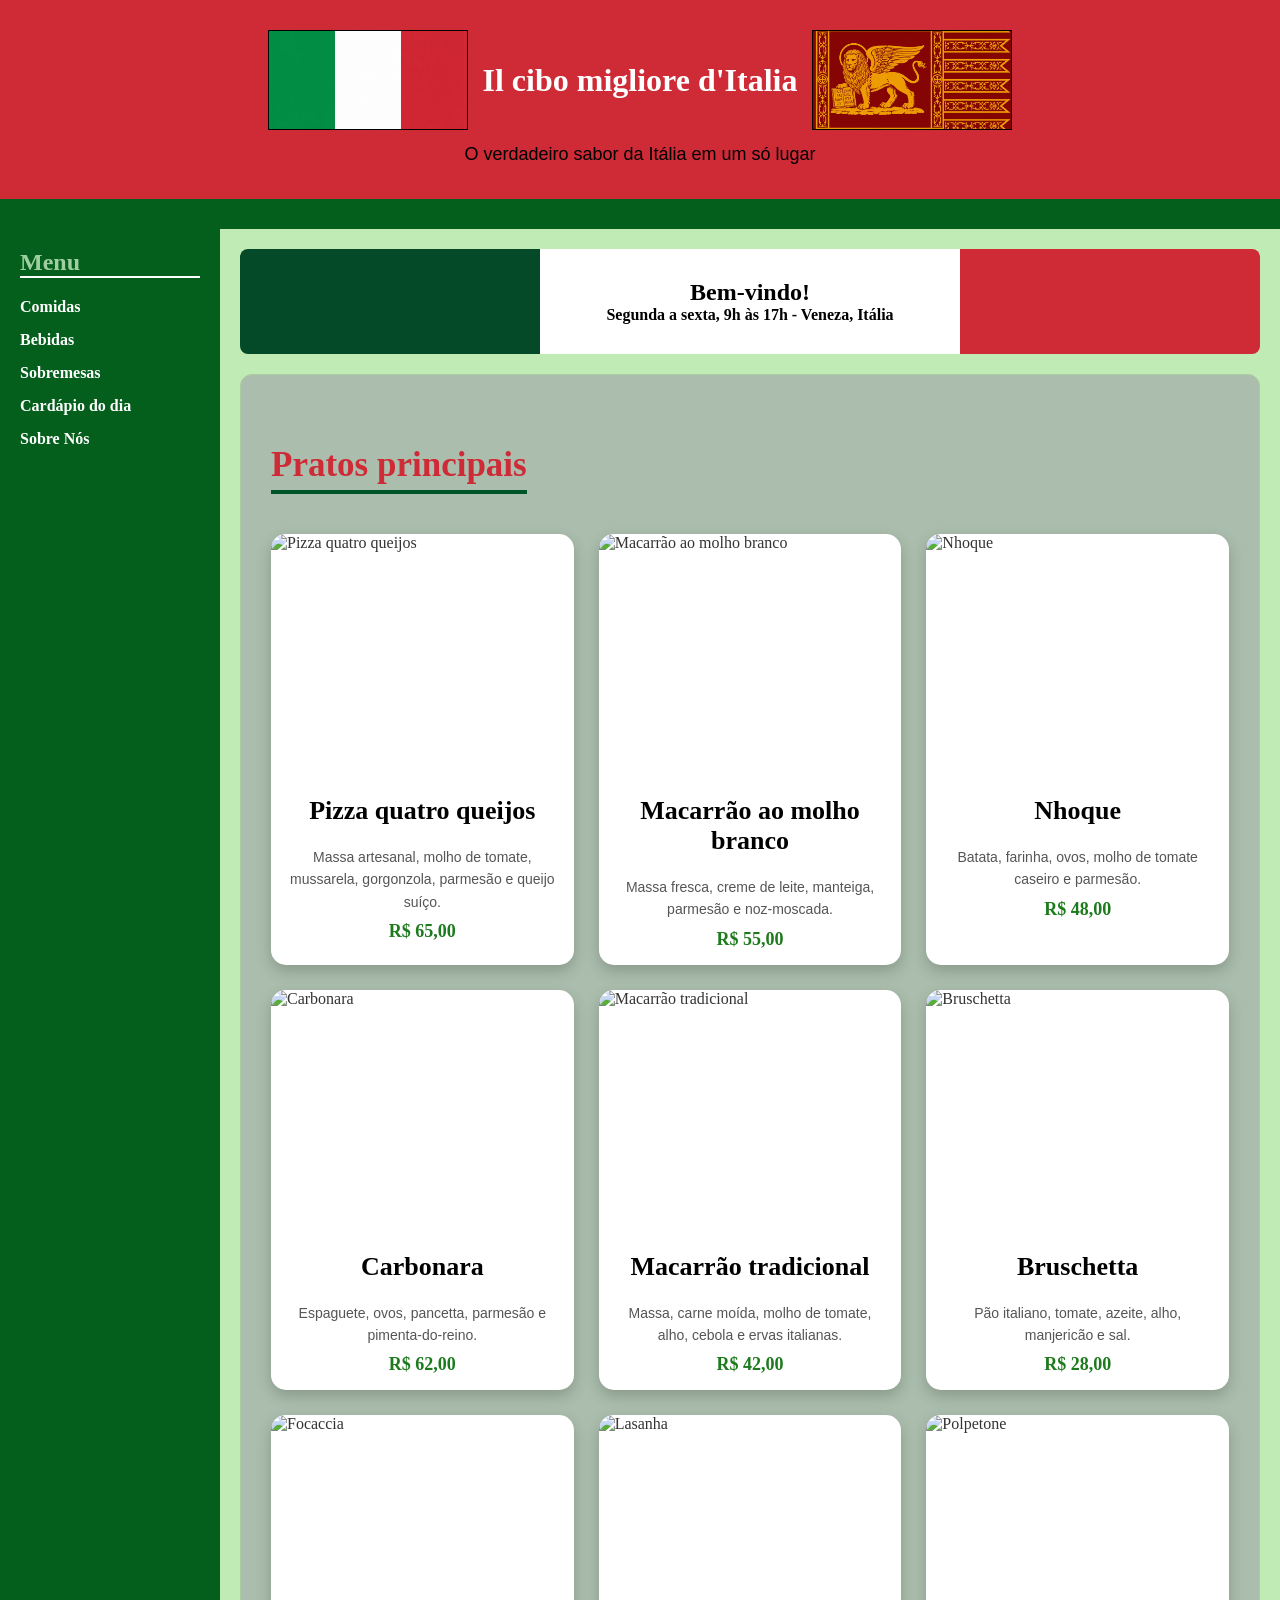
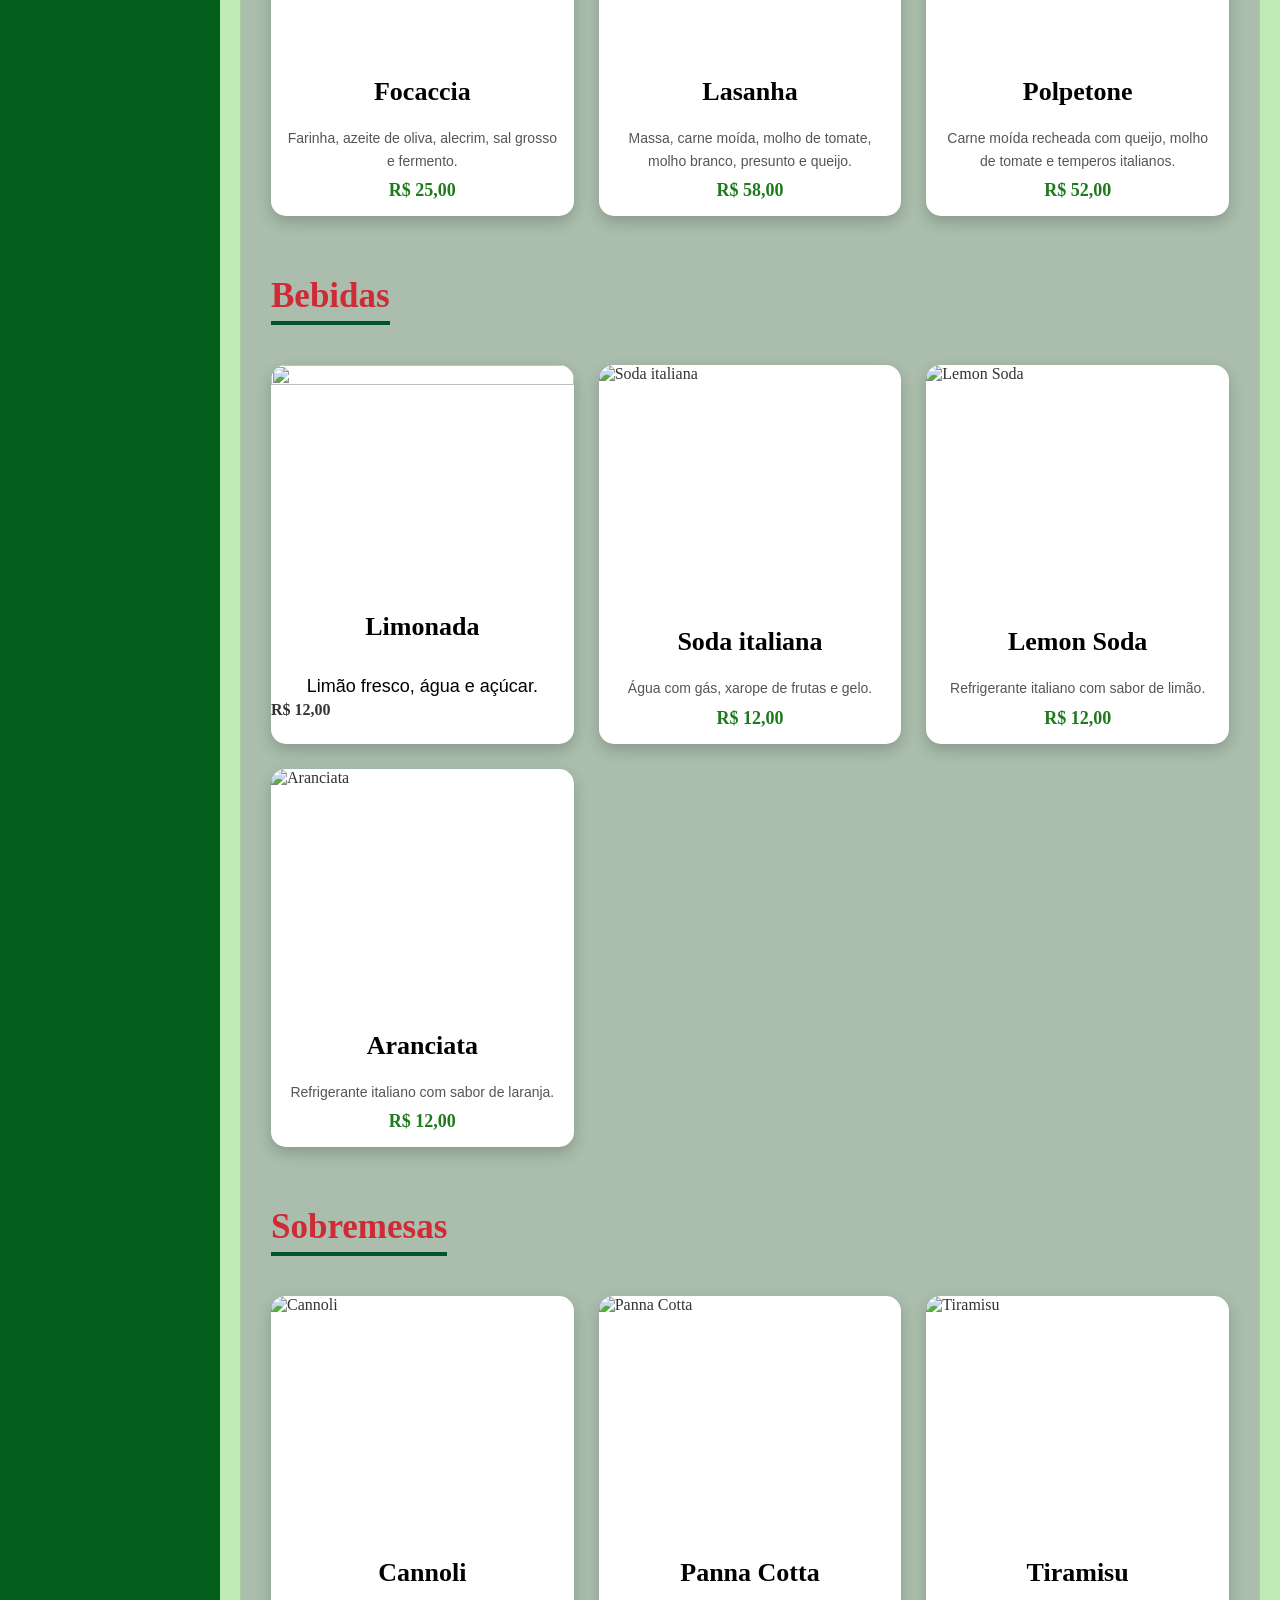
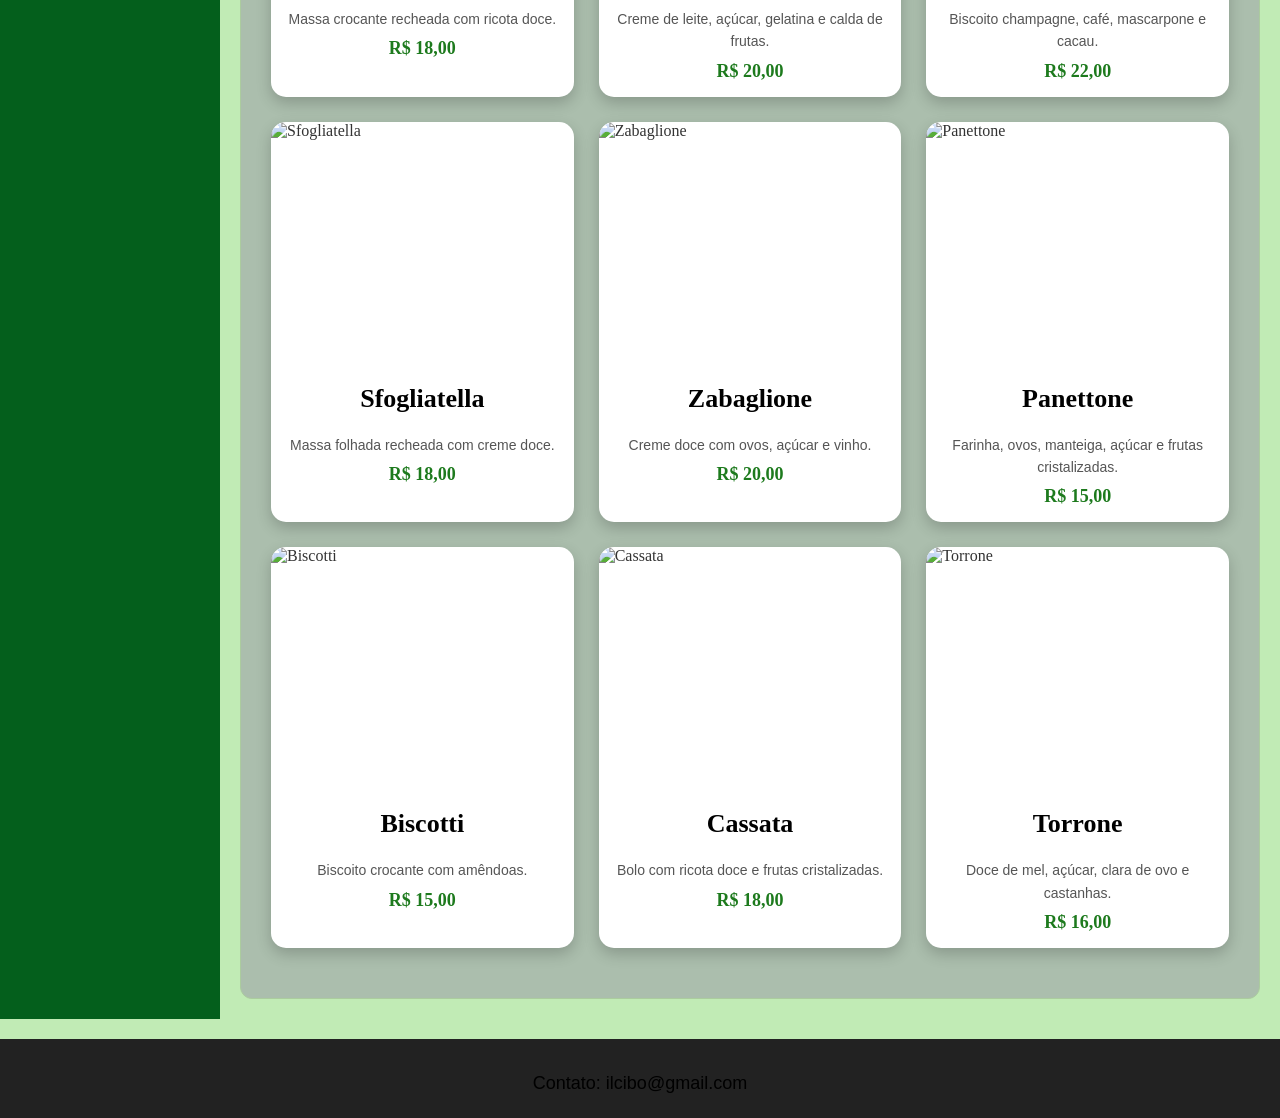
==== index.html @ cdce8bb1 "Pizzaria primeiro ano - PI" ====
<!DOCTYPE html>
<html lang="pt-BR">
<head>
  <meta charset="UTF-8">
  <meta name="viewport" content="width=device-width, initial-scale=1.0">
  <title>Il cibo migliore d'Italia</title>

  <link rel="stylesheet" href="estilos.css">
  <link rel="icon" href="pasta.png">
  

</head>

<body>

<header class="header-container"> 
  <div class="titulo-container">
    <img src="Imagens/WhatsApp Image 2026-05-11 at 10.22.09 AM (1).jpeg" alt="Logo Itália"> 
    <h1>Il cibo migliore d'Italia</h1> 
    <img src="Imagens/WhatsApp Image 2026-05-11 at 10.22.09 AM.jpeg" alt="Itália"> 
  </div>
  <p>O verdadeiro sabor da Itália em um só lugar</p> 
</header>

<div class="layout">

<nav class="sidebar">
  <h2>Menu</h2>
  <ul>
    <li><a href="#">Comidas</a></li>
    <li><a href="#">Bebidas</a></li>
    <li><a href="#">Sobremesas</a></li>
    <li><a href="index2.html">Cardápio do dia</a></li>
    <li><a href="index3.html">Sobre Nós</a></li>
  </ul>
</nav>

<main>

<section class="banner">
  <h2>Bem-vindo!</h2>
  <h4>Segunda a sexta, 9h às 17h - Veneza, Itália</h4>
</section>

<section class="conteudo">

<h2>Pratos principais</h2>

<section class="pratos-container">

<figure>
  <img src="imagens/ChatGPT Image 2 de mai. de 2026, 11_20_00.png" alt="Pizza quatro queijos">
  <figcaption>
    <h3>Pizza quatro queijos</h3>
    <p>Massa artesanal, molho de tomate, mussarela, gorgonzola, parmesão e queijo suíço.</p>
    <strong>R$ 65,00</strong>
  </figcaption>
</figure>

<figure>
  <img src="imagens/ChatGPT Image 2 de mai. de 2026, 11_21_20.png" alt="Macarrão ao molho branco">
  <figcaption>
    <h3>Macarrão ao molho branco</h3>
    <p>Massa fresca, creme de leite, manteiga, parmesão e noz-moscada.</p>
    <strong>R$ 55,00</strong>
  </figcaption>
</figure>

<figure>
  <img src="imagens/ChatGPT Image 2 de mai. de 2026, 11_31_49.png" alt="Nhoque">
  <figcaption>
    <h3>Nhoque</h3>
    <p>Batata, farinha, ovos, molho de tomate caseiro e parmesão.</p>
    <strong>R$ 48,00</strong>
  </figcaption>
</figure>

<figure>
  <img src="imagens/ChatGPT Image 2 de mai. de 2026, 11_24_57.png" alt="Carbonara">
  <figcaption>
    <h3>Carbonara</h3>
    <p>Espaguete, ovos, pancetta, parmesão e pimenta-do-reino.</p>
    <strong>R$ 62,00</strong>
  </figcaption>
</figure>

<figure>
  <img src="imagens/ChatGPT Image 2 de mai. de 2026, 11_25_57.png" alt="Macarrão tradicional">
  <figcaption>
    <h3>Macarrão tradicional</h3>
    <p>Massa, carne moída, molho de tomate, alho, cebola e ervas italianas.</p>
    <strong>R$ 42,00</strong>
  </figcaption>
</figure>

<figure>
  <img src="imagens/WhatsApp Image 2026-05-02 at 11.02.08 AM (1).jpeg" alt="Bruschetta">
  <figcaption>
    <h3>Bruschetta</h3>
    <p>Pão italiano, tomate, azeite, alho, manjericão e sal.</p>
    <strong>R$ 28,00</strong>
  </figcaption>
</figure>

<figure>
  <img src="imagens/WhatsApp Image 2026-05-02 at 11.00.24 AM.jpeg" alt="Focaccia">
  <figcaption>
    <h3>Focaccia</h3>
    <p>Farinha, azeite de oliva, alecrim, sal grosso e fermento.</p>
    <strong>R$ 25,00</strong>
  </figcaption>
</figure>

<figure>
  <img src="imagens/WhatsApp Image 2026-05-02 at 11.02.08 AM (2).jpeg" alt="Lasanha">
  <figcaption>
    <h3>Lasanha</h3>
    <p>Massa, carne moída, molho de tomate, molho branco, presunto e queijo.</p>
    <strong>R$ 58,00</strong>
  </figcaption>
</figure>

<figure>
  <img src="imagens/WhatsApp Image 2026-05-02 at 11.02.08 AM.jpeg" alt="Polpetone">
  <figcaption>
    <h3>Polpetone</h3>
    <p>Carne moída recheada com queijo, molho de tomate e temperos italianos.</p>
    <strong>R$ 52,00</strong>
  </figcaption>
</figure>

</section>

<h2>Bebidas</h2>

<section class="bebidas-container">

<figure>
  <img src="imagens/WhatsApp Image 2026-05-02 at 11.27.52 AM.jpeg">
    <h3>Limonada</h3>
    <p>Limão fresco, água e açúcar.</p>
    <strong>R$ 12,00</strong>
  </figcaption>
</figure>


<figure>
  <img src="imagens/ChatGPT Image 30 de abr. de 2026, 10_02_09 (1).png" alt="Soda italiana">
  <figcaption>
    <h3>Soda italiana</h3>
    <p>Água com gás, xarope de frutas e gelo.</p>
    <strong>R$ 12,00</strong>
  </figcaption>
</figure>

<figure>
  <img src="imagens/WhatsApp Image 2026-05-02 at 11.27.52 AM (2).jpeg" alt="Lemon Soda">
  <figcaption>
    <h3>Lemon Soda</h3>
    <p>Refrigerante italiano com sabor de limão.</p>
    <strong>R$ 12,00</strong>
  </figcaption>
</figure>

<figure>
  <img src="imagens/WhatsApp Image 2026-05-02 at 11.37.51 AM.jpeg" alt="Aranciata">
  <figcaption>
    <h3>Aranciata</h3>
    <p>Refrigerante italiano com sabor de laranja.</p>
    <strong>R$ 12,00</strong>
  </figcaption>
</figure>

</section>

<h2>Sobremesas</h2>

<section class="doces-container">

<figure>
  <img src="imagens/ChatGPT Image 30 de abr. de 2026, 09_23_01.png" alt="Cannoli">
  <figcaption>
    <h3>Cannoli</h3>
    <p>Massa crocante recheada com ricota doce.</p>
    <strong>R$ 18,00</strong>
  </figcaption>
</figure>

<figure>
  <img src="imagens/ChatGPT Image 30 de abr. de 2026, 09_24_09.png" alt="Panna Cotta">
  <figcaption>
    <h3>Panna Cotta</h3>
    <p>Creme de leite, açúcar, gelatina e calda de frutas.</p>
    <strong>R$ 20,00</strong>
  </figcaption>
</figure>

<figure>
  <img src="imagens/ChatGPT Image 30 de abr. de 2026, 09_25_41.png" alt="Tiramisu">
  <figcaption>
    <h3>Tiramisu</h3>
    <p>Biscoito champagne, café, mascarpone e cacau.</p>
    <strong>R$ 22,00</strong>
  </figcaption>
</figure>

<figure>
  <img src="imagens/ChatGPT Image 30 de abr. de 2026, 10_07_05.png" alt="Sfogliatella">
  <figcaption>
    <h3>Sfogliatella</h3>
    <p>Massa folhada recheada com creme doce.</p>
    <strong>R$ 18,00</strong>
  </figcaption>
</figure>

<figure>
  <img src="imagens/ChatGPT Image 30 de abr. de 2026, 10_09_55.png" alt="Zabaglione">
  <figcaption>
    <h3>Zabaglione</h3>
    <p>Creme doce com ovos, açúcar e vinho.</p>
    <strong>R$ 20,00</strong>
  </figcaption>
</figure>

<figure>
  <img src="imagens/ChatGPT Image 30 de abr. de 2026, 10_11_12.png" alt="Panettone">
  <figcaption>
    <h3>Panettone</h3>
    <p>Farinha, ovos, manteiga, açúcar e frutas cristalizadas.</p>
    <strong>R$ 15,00</strong>
  </figcaption>
</figure>

<figure>
  <img src="imagens/ChatGPT Image 30 de abr. de 2026, 10_13_02.png" alt="Biscotti">
  <figcaption>
    <h3>Biscotti</h3>
    <p>Biscoito crocante com amêndoas.</p>
    <strong>R$ 15,00</strong>
  </figcaption>
</figure>

<figure>
  <img src="imagens/ChatGPT Image 30 de abr. de 2026, 10_20_56.png" alt="Cassata">
  <figcaption>
    <h3>Cassata</h3>
    <p>Bolo com ricota doce e frutas cristalizadas.</p>
    <strong>R$ 18,00</strong>
  </figcaption>
</figure>

<figure>
  <img src="imagens/ChatGPT Image 30 de abr. de 2026, 10_22_56.png" alt="Torrone">
  <figcaption>
    <h3>Torrone</h3>
    <p>Doce de mel, açúcar, clara de ovo e castanhas.</p>
    <strong>R$ 16,00</strong>
  </figcaption>
</figure>

</section>

</section>

</main>

</div>

<footer>
<p>Contato: ilcibo@gmail.com</p>
</footer>

</body>
</html>
---- estilos.css ----
* {
  margin: 0;
  padding: 0;
  box-sizing: border-box;
}

body {
  font-family: "Georgia", serif;
  background-color: #c1ebb5;
}

header {
  background: #ce2b37;
  color: white;
  text-align: center;
  padding: 30px;
  border-bottom: 30px solid #045f1c;
}

.titulo-container {
  display: flex;
  align-items: center;
  justify-content: center;
  gap: 15px;
}

.titulo-container img {
  width: 200px;
  height: 100px;
  border: 1px solid #000;
  object-fit: cover;
}

.layout {
  display: flex;
}

/* SIDEBAR */
.sidebar {
  width: 220px;
  background: #045f1c;
  padding: 20px;
  min-height: 100vh;
  color: rgb(159, 207, 161);
}

.sidebar h2 {
  margin-bottom: 20px;
  border-bottom: 2px solid white;
}

.sidebar ul {
  list-style: none;
}

.sidebar li {
  margin: 15px 0;
}

.sidebar a {
  text-decoration: none;
  color: white;
  font-weight: bold;
}

/* MAIN */
main {
  flex: 1;
  padding: 20px;
}

/* BANNER */
.banner {
  background: white;
  padding: 30px;
  border-radius: 8px;
  border-left: 300px solid #054a28;
  border-right: 300px solid #ce2b37;
  margin-bottom: 20px;
  text-align: center;
}

/* CONTEÚDO */
.conteudo {
  background: rgb(171, 190, 173);
  padding: 30px;
  border-radius: 12px;
  color: #333;
  border: 1px solid #abcc9e;
}

.conteudo h2 {
  text-align: center;
  font-size: 35px;
  color: #ce2b37;
  margin: 40px 0 20px;
  border-bottom: 4px solid #00542a;
  display: inline-block;
  padding-bottom: 5px;
}

.conteudo h3 {
  text-align: center;
  font-size: 26px;
  margin: 20px 0;
  color: #000;
}

p {
  color: #000;
  font-family: Arial, sans-serif;
  font-size: 18px;
  line-height: 1.6;
  margin-top: 10px;
  text-align: center;
}

/* GRID */
.pratos-container,
.bebidas-container,
.doces-container {
  display: grid;
  grid-template-columns: repeat(3, 1fr);
  gap: 25px;
  max-width: 1000px;
  margin: 20px auto;
}

/* CARD */
figure {
  width: 100%;
  background: white;
  border-radius: 15px;
  overflow: hidden;
  box-shadow: 0 6px 15px rgba(0, 0, 0, 0.2);
  transition: 0.3s;

  display: flex;
  flex-direction: column;
}

figure:hover {
  transform: scale(1.05);
}

/* 🔥 IMAGEM PADRONIZADA */
figure img {
  width: 100%;
  aspect-ratio: 4 / 3;
  object-fit: cover;
  display: block;
}

/* TEXTO DO CARD */
figcaption {
  padding: 15px;
  text-align: center;
}

figcaption h3 {
  font-size: 18px;
  color: #000;
  margin-bottom: 5px;
}

figcaption p {
  font-size: 14px;
  color: #555;
}

figcaption strong {
  color: rgb(29, 122, 29);
  font-size: 18px;
  display: block;
  margin-top: 8px;
}

/* FOOTER */
footer {
  background: #222;
  color: white;
  text-align: center;
  padding: 20px;
  margin-top: 20px;
}
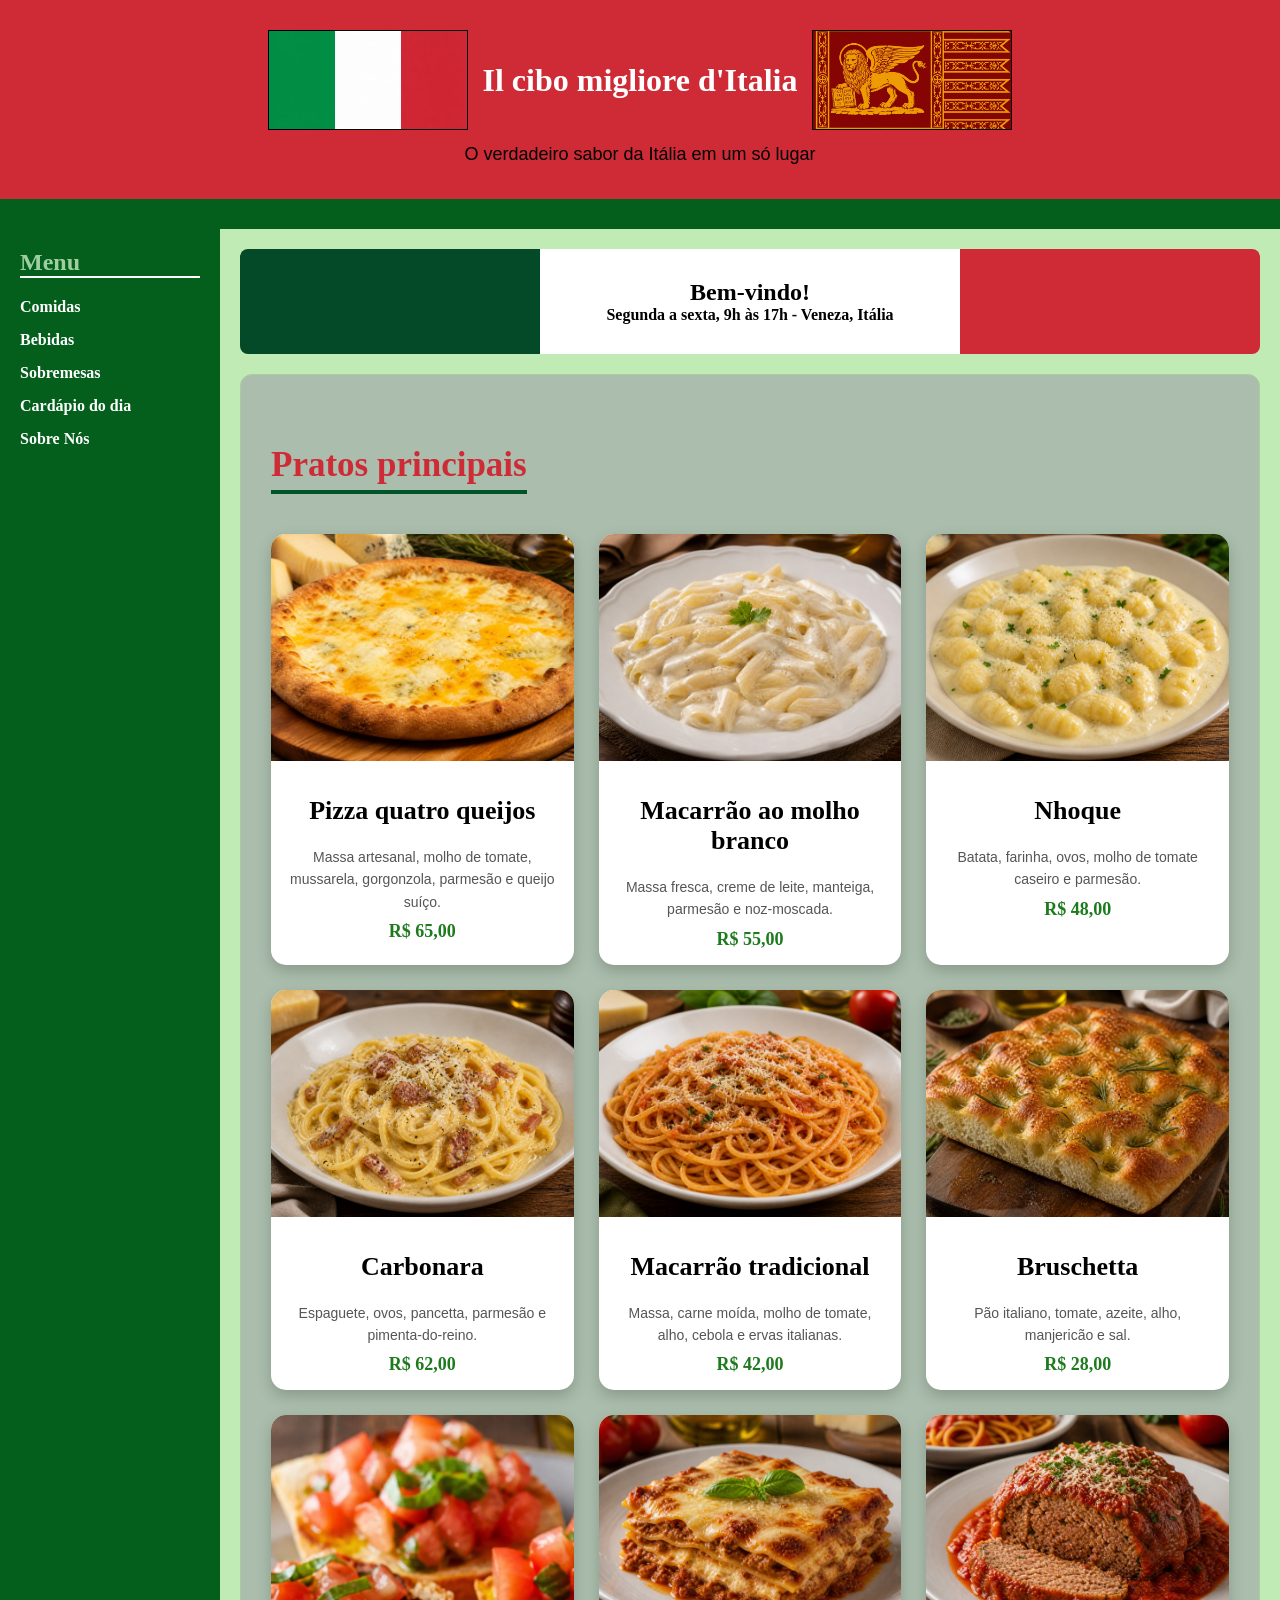
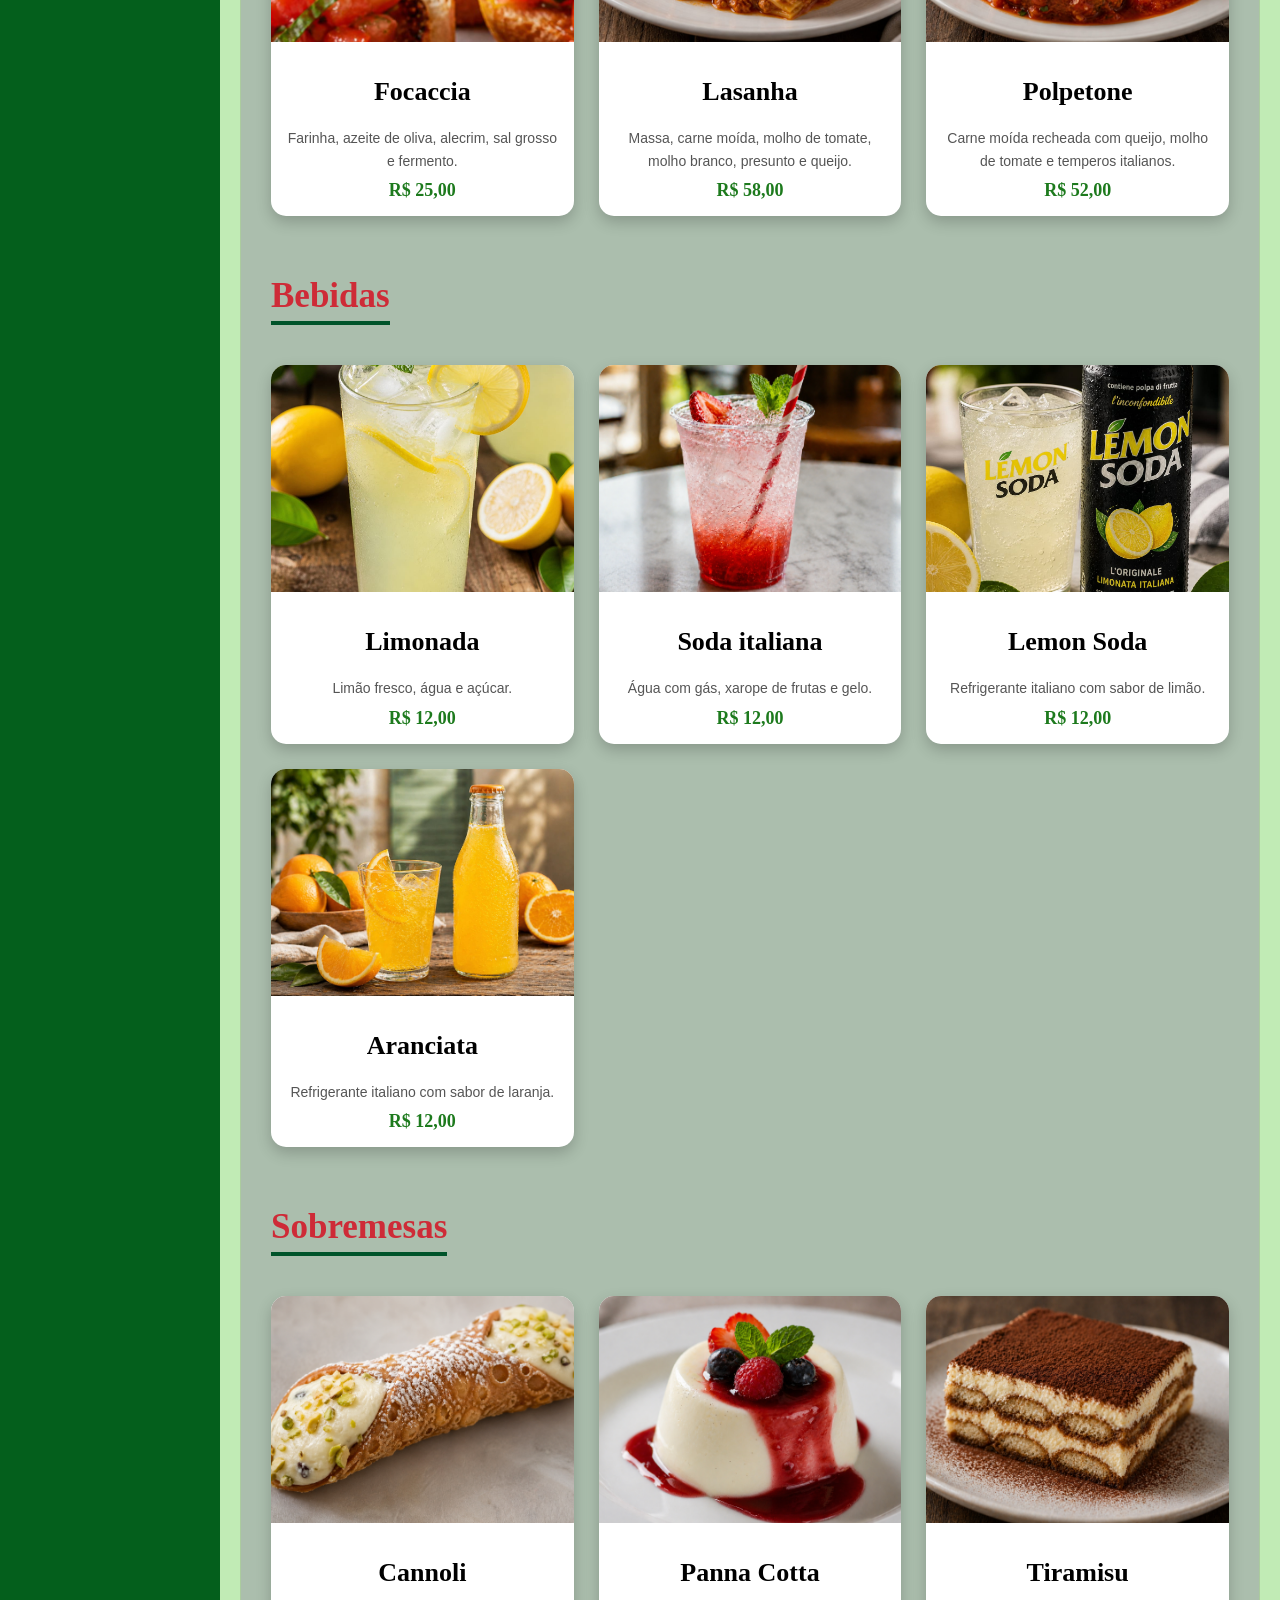
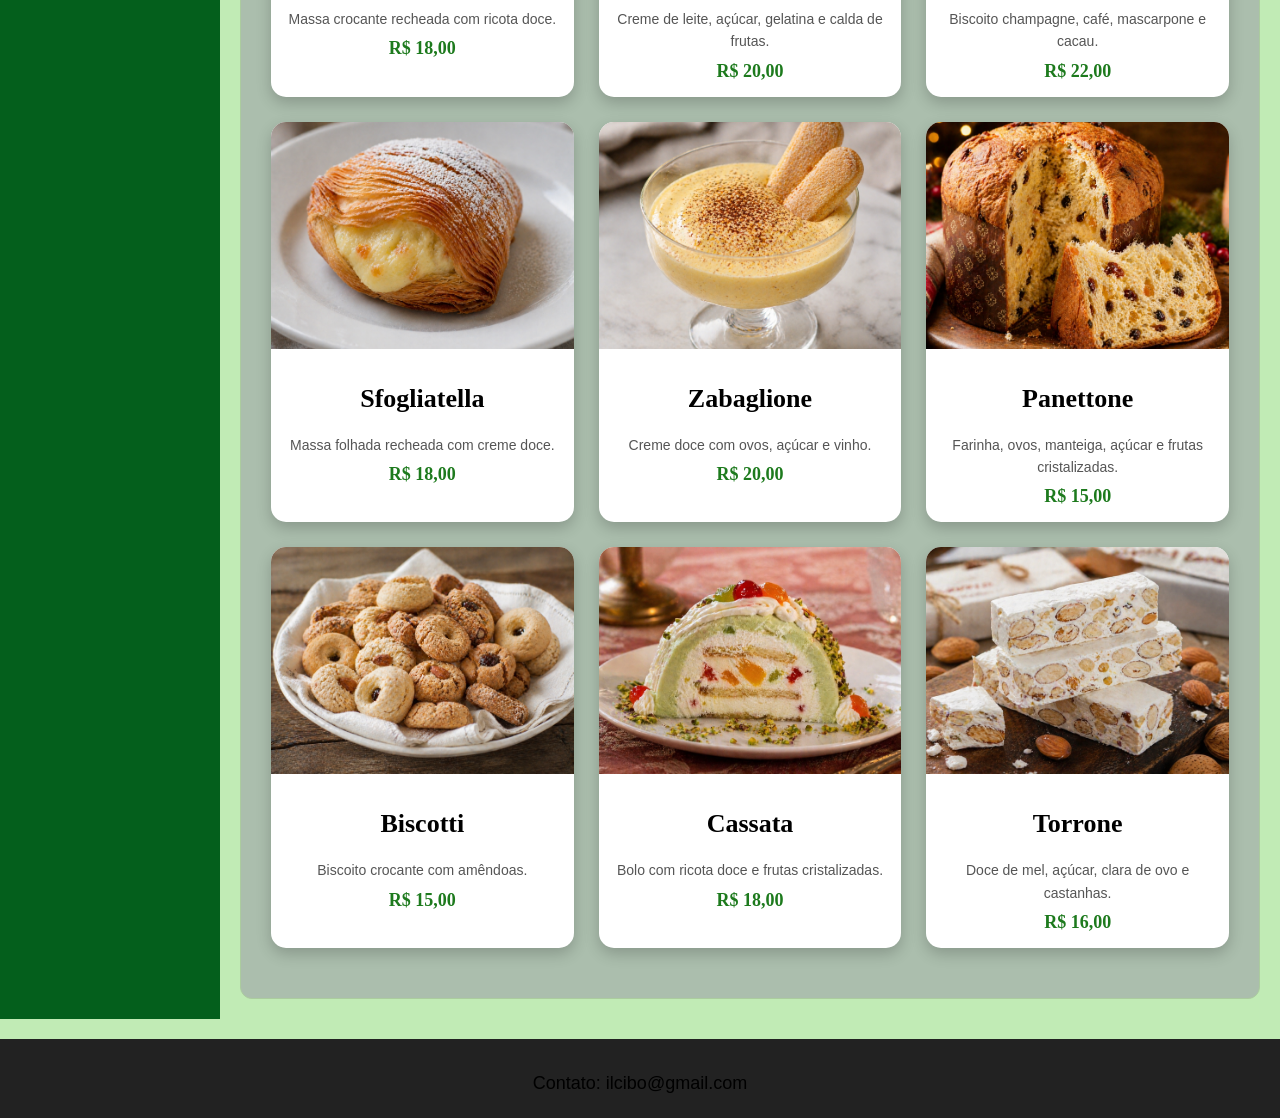
==== commit 3c0ac00d: "Add files via upload atualização dos codigos para que as imagens apareçam" ====
--- a/index.html
+++ b/index.html
@@ -7,8 +7,6 @@
 
   <link rel="stylesheet" href="estilos.css">
   <link rel="icon" href="pasta.png">
-  
-
 </head>
 
 <body>
@@ -49,7 +47,7 @@
 <section class="pratos-container">
 
 <figure>
-  <img src="imagens/ChatGPT Image 2 de mai. de 2026, 11_20_00.png" alt="Pizza quatro queijos">
+  <img src="Imagens/ChatGPT Image 2 de mai. de 2026, 11_20_00.png" alt="Pizza quatro queijos">
   <figcaption>
     <h3>Pizza quatro queijos</h3>
     <p>Massa artesanal, molho de tomate, mussarela, gorgonzola, parmesão e queijo suíço.</p>
@@ -58,7 +56,7 @@
 </figure>
 
 <figure>
-  <img src="imagens/ChatGPT Image 2 de mai. de 2026, 11_21_20.png" alt="Macarrão ao molho branco">
+  <img src="Imagens/ChatGPT Image 2 de mai. de 2026, 11_21_20.png" alt="Macarrão ao molho branco">
   <figcaption>
     <h3>Macarrão ao molho branco</h3>
     <p>Massa fresca, creme de leite, manteiga, parmesão e noz-moscada.</p>
@@ -67,7 +65,7 @@
 </figure>
 
 <figure>
-  <img src="imagens/ChatGPT Image 2 de mai. de 2026, 11_31_49.png" alt="Nhoque">
+  <img src="Imagens/ChatGPT Image 2 de mai. de 2026, 11_31_49.png" alt="Nhoque">
   <figcaption>
     <h3>Nhoque</h3>
     <p>Batata, farinha, ovos, molho de tomate caseiro e parmesão.</p>
@@ -76,7 +74,7 @@
 </figure>
 
 <figure>
-  <img src="imagens/ChatGPT Image 2 de mai. de 2026, 11_24_57.png" alt="Carbonara">
+  <img src="Imagens/ChatGPT Image 2 de mai. de 2026, 11_24_57.png" alt="Carbonara">
   <figcaption>
     <h3>Carbonara</h3>
     <p>Espaguete, ovos, pancetta, parmesão e pimenta-do-reino.</p>
@@ -85,7 +83,7 @@
 </figure>
 
 <figure>
-  <img src="imagens/ChatGPT Image 2 de mai. de 2026, 11_25_57.png" alt="Macarrão tradicional">
+  <img src="Imagens/ChatGPT Image 2 de mai. de 2026, 11_25_57.png" alt="Macarrão tradicional">
   <figcaption>
     <h3>Macarrão tradicional</h3>
     <p>Massa, carne moída, molho de tomate, alho, cebola e ervas italianas.</p>
@@ -94,7 +92,7 @@
 </figure>
 
 <figure>
-  <img src="imagens/WhatsApp Image 2026-05-02 at 11.02.08 AM (1).jpeg" alt="Bruschetta">
+  <img src="Imagens/WhatsApp Image 2026-05-02 at 11.02.08 AM (1).jpeg" alt="Bruschetta">
   <figcaption>
     <h3>Bruschetta</h3>
     <p>Pão italiano, tomate, azeite, alho, manjericão e sal.</p>
@@ -103,7 +101,7 @@
 </figure>
 
 <figure>
-  <img src="imagens/WhatsApp Image 2026-05-02 at 11.00.24 AM.jpeg" alt="Focaccia">
+  <img src="Imagens/WhatsApp Image 2026-05-02 at 11.00.24 AM.jpeg" alt="Focaccia">
   <figcaption>
     <h3>Focaccia</h3>
     <p>Farinha, azeite de oliva, alecrim, sal grosso e fermento.</p>
@@ -112,7 +110,7 @@
 </figure>
 
 <figure>
-  <img src="imagens/WhatsApp Image 2026-05-02 at 11.02.08 AM (2).jpeg" alt="Lasanha">
+  <img src="Imagens/WhatsApp Image 2026-05-02 at 11.02.08 AM (2).jpeg" alt="Lasanha">
   <figcaption>
     <h3>Lasanha</h3>
     <p>Massa, carne moída, molho de tomate, molho branco, presunto e queijo.</p>
@@ -121,7 +119,7 @@
 </figure>
 
 <figure>
-  <img src="imagens/WhatsApp Image 2026-05-02 at 11.02.08 AM.jpeg" alt="Polpetone">
+  <img src="Imagens/WhatsApp Image 2026-05-02 at 11.02.08 AM.jpeg" alt="Polpetone">
   <figcaption>
     <h3>Polpetone</h3>
     <p>Carne moída recheada com queijo, molho de tomate e temperos italianos.</p>
@@ -136,16 +134,16 @@
 <section class="bebidas-container">
 
 <figure>
-  <img src="imagens/WhatsApp Image 2026-05-02 at 11.27.52 AM.jpeg">
+  <img src="Imagens/WhatsApp Image 2026-05-02 at 11.27.52 AM.jpeg" alt="Limonada">
+  <figcaption>
     <h3>Limonada</h3>
     <p>Limão fresco, água e açúcar.</p>
     <strong>R$ 12,00</strong>
   </figcaption>
 </figure>
 
-
-<figure>
-  <img src="imagens/ChatGPT Image 30 de abr. de 2026, 10_02_09 (1).png" alt="Soda italiana">
+<figure>
+  <img src="Imagens/ChatGPT Image 30 de abr. de 2026, 10_02_09 (1).png" alt="Soda italiana">
   <figcaption>
     <h3>Soda italiana</h3>
     <p>Água com gás, xarope de frutas e gelo.</p>
@@ -154,7 +152,7 @@
 </figure>
 
 <figure>
-  <img src="imagens/WhatsApp Image 2026-05-02 at 11.27.52 AM (2).jpeg" alt="Lemon Soda">
+  <img src="Imagens/WhatsApp Image 2026-05-02 at 11.27.52 AM (2).jpeg" alt="Lemon Soda">
   <figcaption>
     <h3>Lemon Soda</h3>
     <p>Refrigerante italiano com sabor de limão.</p>
@@ -163,7 +161,7 @@
 </figure>
 
 <figure>
-  <img src="imagens/WhatsApp Image 2026-05-02 at 11.37.51 AM.jpeg" alt="Aranciata">
+  <img src="Imagens/WhatsApp Image 2026-05-02 at 11.37.51 AM.jpeg" alt="Aranciata">
   <figcaption>
     <h3>Aranciata</h3>
     <p>Refrigerante italiano com sabor de laranja.</p>
@@ -178,7 +176,7 @@
 <section class="doces-container">
 
 <figure>
-  <img src="imagens/ChatGPT Image 30 de abr. de 2026, 09_23_01.png" alt="Cannoli">
+  <img src="Imagens/ChatGPT Image 30 de abr. de 2026, 09_23_01.png" alt="Cannoli">
   <figcaption>
     <h3>Cannoli</h3>
     <p>Massa crocante recheada com ricota doce.</p>
@@ -187,7 +185,7 @@
 </figure>
 
 <figure>
-  <img src="imagens/ChatGPT Image 30 de abr. de 2026, 09_24_09.png" alt="Panna Cotta">
+  <img src="Imagens/ChatGPT Image 30 de abr. de 2026, 09_24_09.png" alt="Panna Cotta">
   <figcaption>
     <h3>Panna Cotta</h3>
     <p>Creme de leite, açúcar, gelatina e calda de frutas.</p>
@@ -196,7 +194,7 @@
 </figure>
 
 <figure>
-  <img src="imagens/ChatGPT Image 30 de abr. de 2026, 09_25_41.png" alt="Tiramisu">
+  <img src="Imagens/ChatGPT Image 30 de abr. de 2026, 09_25_41.png" alt="Tiramisu">
   <figcaption>
     <h3>Tiramisu</h3>
     <p>Biscoito champagne, café, mascarpone e cacau.</p>
@@ -205,7 +203,7 @@
 </figure>
 
 <figure>
-  <img src="imagens/ChatGPT Image 30 de abr. de 2026, 10_07_05.png" alt="Sfogliatella">
+  <img src="Imagens/ChatGPT Image 30 de abr. de 2026, 10_07_05.png" alt="Sfogliatella">
   <figcaption>
     <h3>Sfogliatella</h3>
     <p>Massa folhada recheada com creme doce.</p>
@@ -214,7 +212,7 @@
 </figure>
 
 <figure>
-  <img src="imagens/ChatGPT Image 30 de abr. de 2026, 10_09_55.png" alt="Zabaglione">
+  <img src="Imagens/ChatGPT Image 30 de abr. de 2026, 10_09_55.png" alt="Zabaglione">
   <figcaption>
     <h3>Zabaglione</h3>
     <p>Creme doce com ovos, açúcar e vinho.</p>
@@ -223,7 +221,7 @@
 </figure>
 
 <figure>
-  <img src="imagens/ChatGPT Image 30 de abr. de 2026, 10_11_12.png" alt="Panettone">
+  <img src="Imagens/ChatGPT Image 30 de abr. de 2026, 10_11_12.png" alt="Panettone">
   <figcaption>
     <h3>Panettone</h3>
     <p>Farinha, ovos, manteiga, açúcar e frutas cristalizadas.</p>
@@ -232,7 +230,7 @@
 </figure>
 
 <figure>
-  <img src="imagens/ChatGPT Image 30 de abr. de 2026, 10_13_02.png" alt="Biscotti">
+  <img src="Imagens/ChatGPT Image 30 de abr. de 2026, 10_13_02.png" alt="Biscotti">
   <figcaption>
     <h3>Biscotti</h3>
     <p>Biscoito crocante com amêndoas.</p>
@@ -241,7 +239,7 @@
 </figure>
 
 <figure>
-  <img src="imagens/ChatGPT Image 30 de abr. de 2026, 10_20_56.png" alt="Cassata">
+  <img src="Imagens/ChatGPT Image 30 de abr. de 2026, 10_20_56.png" alt="Cassata">
   <figcaption>
     <h3>Cassata</h3>
     <p>Bolo com ricota doce e frutas cristalizadas.</p>
@@ -250,7 +248,7 @@
 </figure>
 
 <figure>
-  <img src="imagens/ChatGPT Image 30 de abr. de 2026, 10_22_56.png" alt="Torrone">
+  <img src="Imagens/ChatGPT Image 30 de abr. de 2026, 10_22_56.png" alt="Torrone">
   <figcaption>
     <h3>Torrone</h3>
     <p>Doce de mel, açúcar, clara de ovo e castanhas.</p>
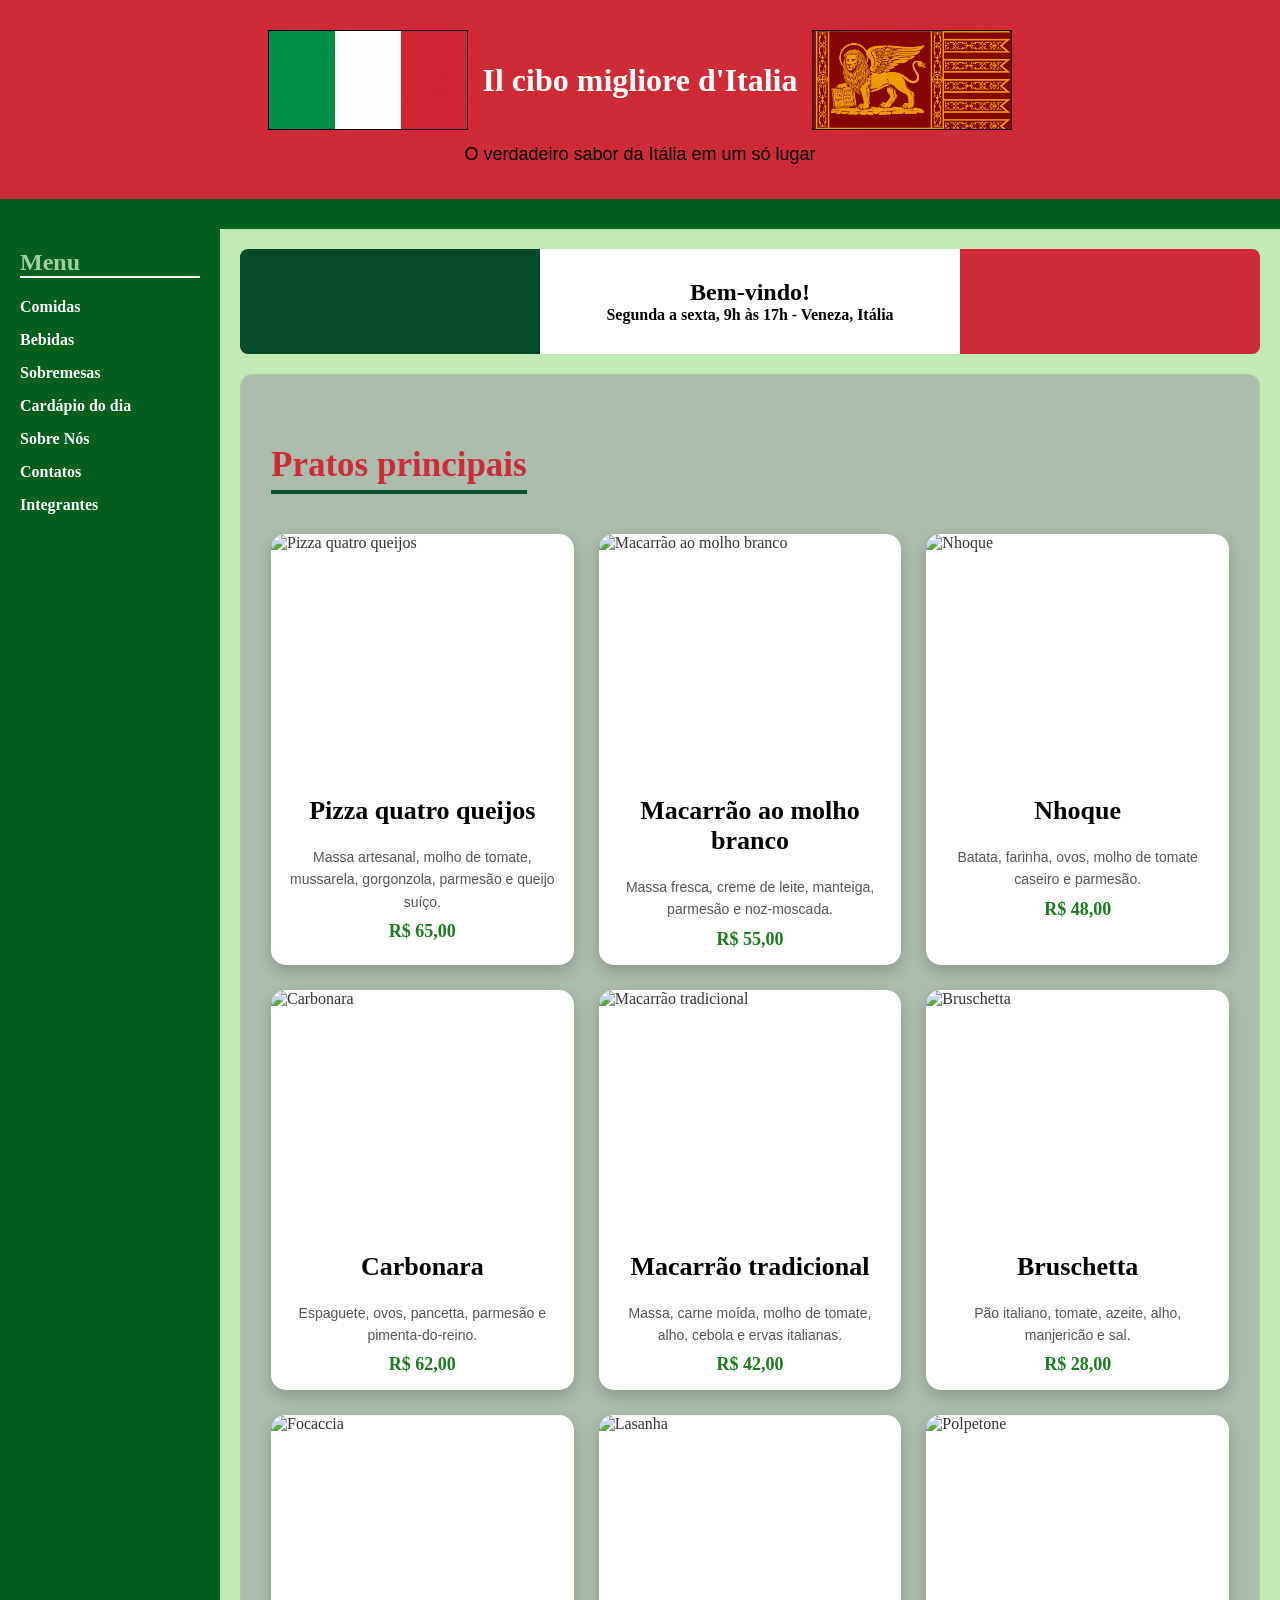
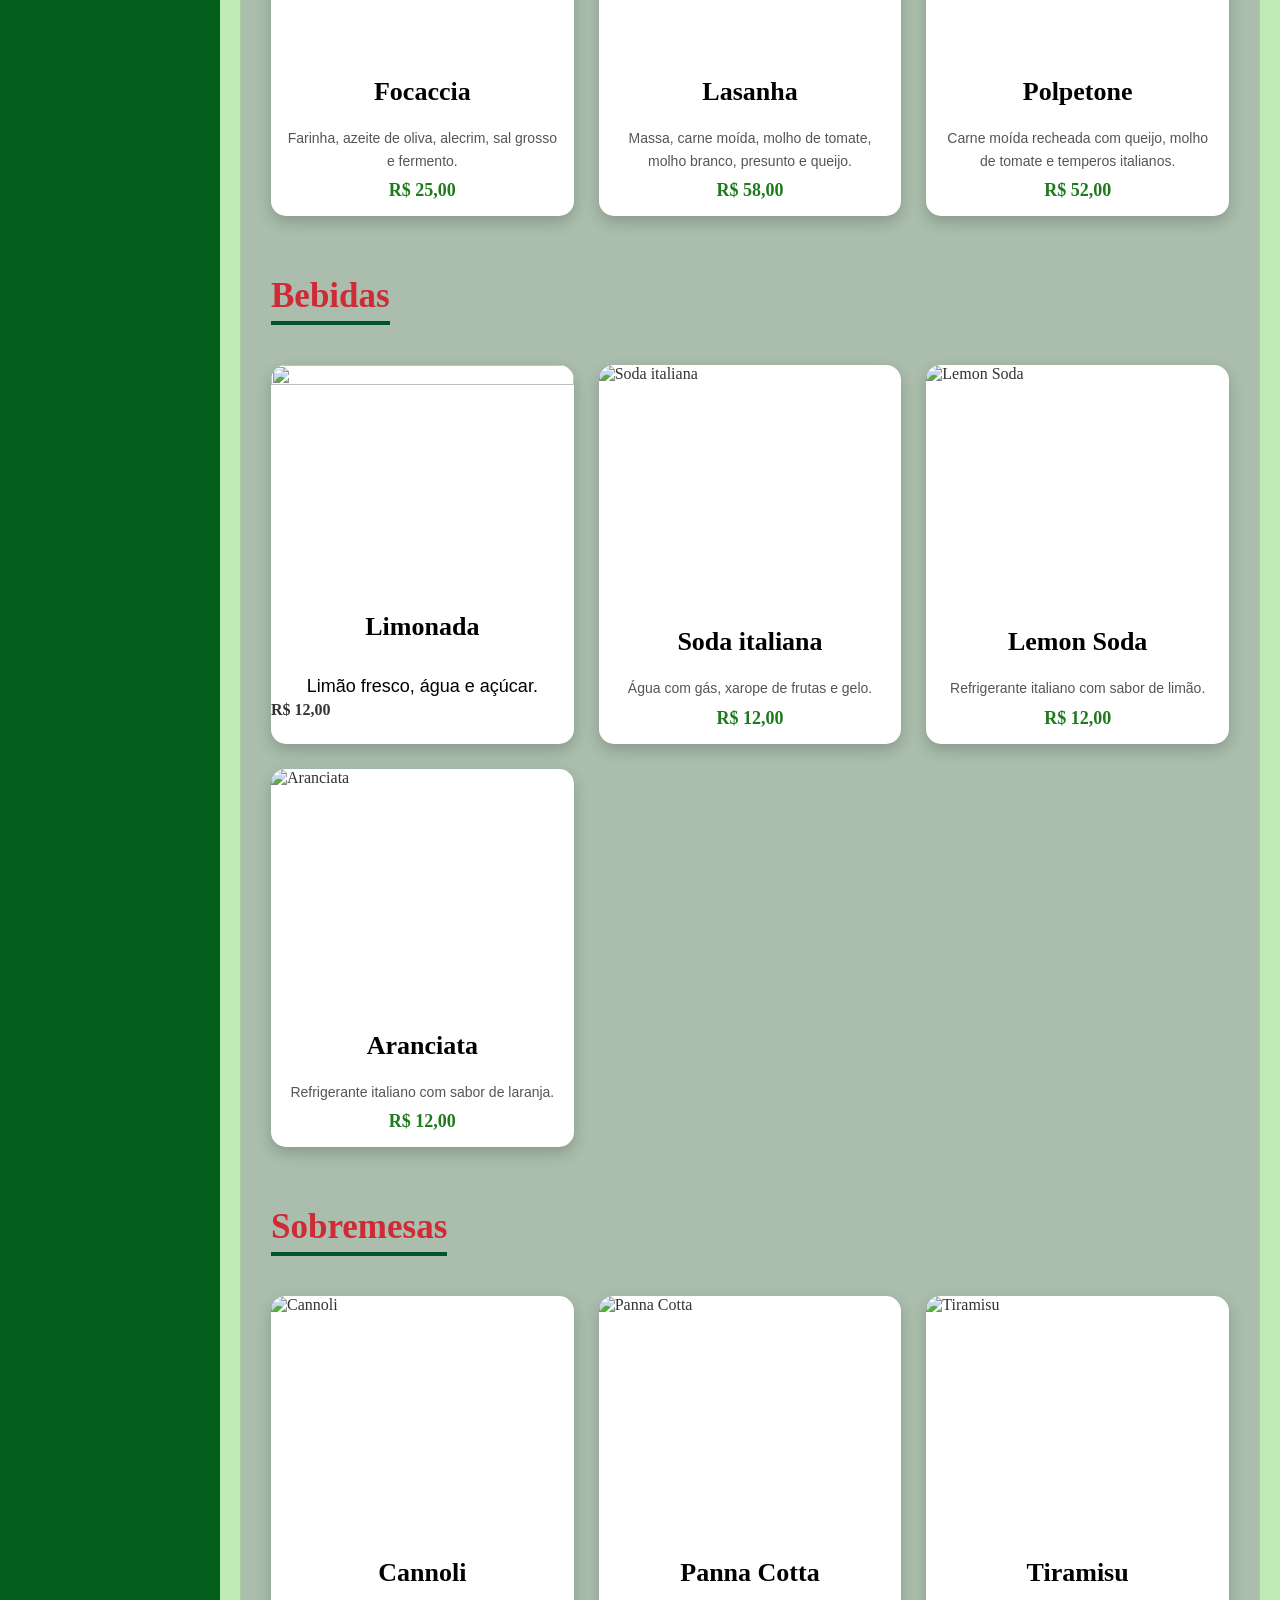
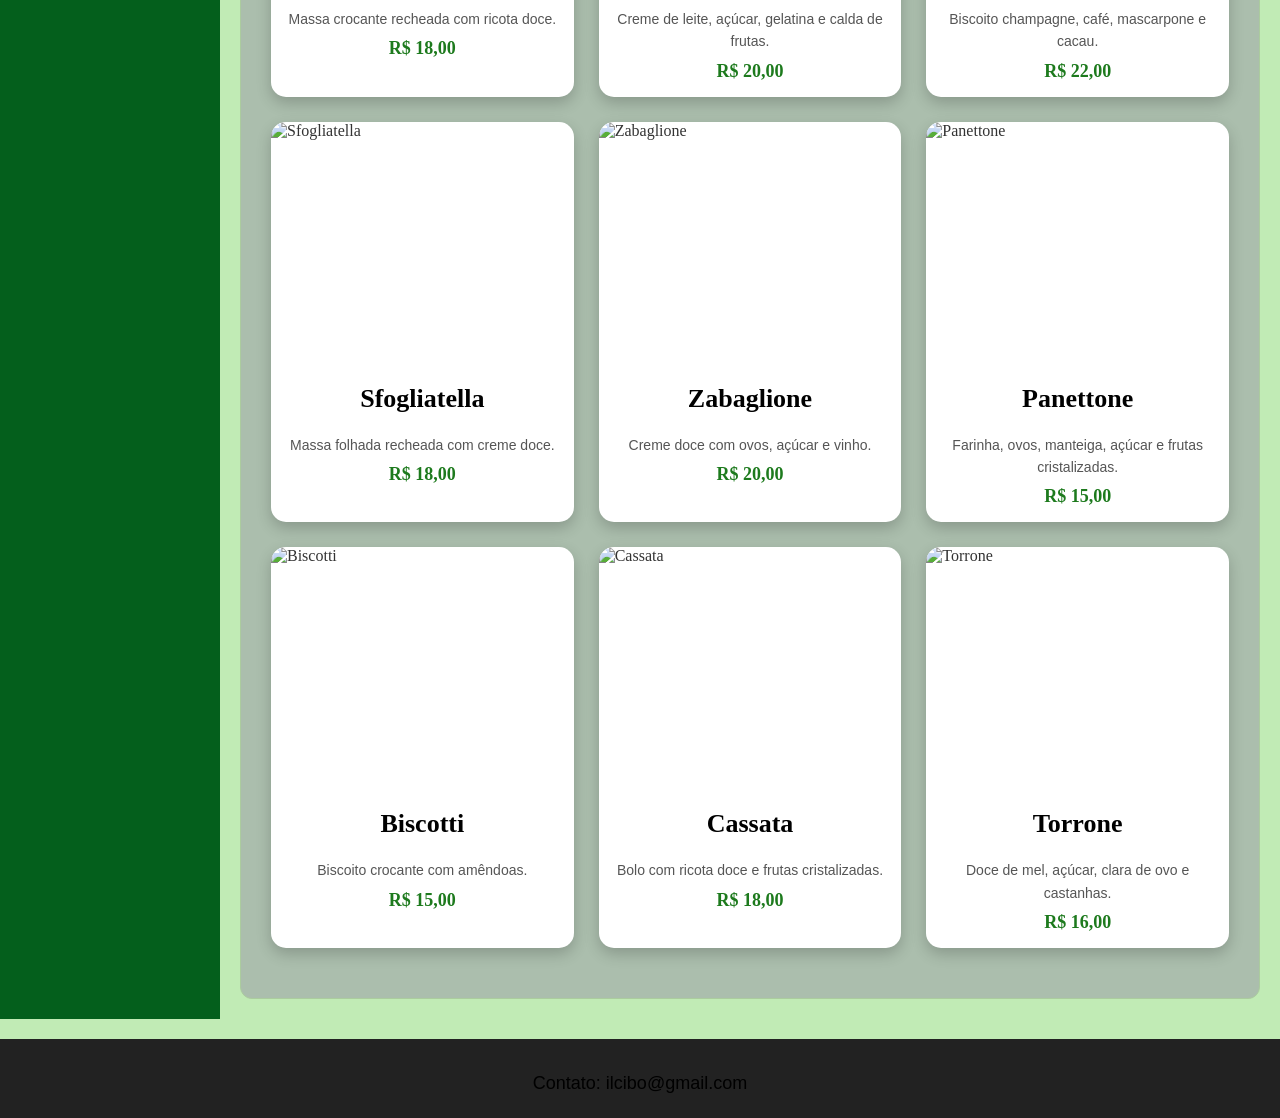
==== commit 4846d0cf: "Atualização de contatos e Integrantes" ====
--- a/index.html
+++ b/index.html
@@ -7,6 +7,8 @@
 
   <link rel="stylesheet" href="estilos.css">
   <link rel="icon" href="pasta.png">
+  
+
 </head>
 
 <body>
@@ -30,6 +32,9 @@
     <li><a href="#">Sobremesas</a></li>
     <li><a href="index2.html">Cardápio do dia</a></li>
     <li><a href="index3.html">Sobre Nós</a></li>
+    <li><a href="index4.html">Contatos</a></li>
+    <li><a href="index5.html">Integrantes</a></li>
+
   </ul>
 </nav>
 
@@ -47,7 +52,7 @@
 <section class="pratos-container">
 
 <figure>
-  <img src="Imagens/ChatGPT Image 2 de mai. de 2026, 11_20_00.png" alt="Pizza quatro queijos">
+  <img src="imagens/ChatGPT Image 2 de mai. de 2026, 11_20_00.png" alt="Pizza quatro queijos">
   <figcaption>
     <h3>Pizza quatro queijos</h3>
     <p>Massa artesanal, molho de tomate, mussarela, gorgonzola, parmesão e queijo suíço.</p>
@@ -56,7 +61,7 @@
 </figure>
 
 <figure>
-  <img src="Imagens/ChatGPT Image 2 de mai. de 2026, 11_21_20.png" alt="Macarrão ao molho branco">
+  <img src="imagens/ChatGPT Image 2 de mai. de 2026, 11_21_20.png" alt="Macarrão ao molho branco">
   <figcaption>
     <h3>Macarrão ao molho branco</h3>
     <p>Massa fresca, creme de leite, manteiga, parmesão e noz-moscada.</p>
@@ -65,7 +70,7 @@
 </figure>
 
 <figure>
-  <img src="Imagens/ChatGPT Image 2 de mai. de 2026, 11_31_49.png" alt="Nhoque">
+  <img src="imagens/ChatGPT Image 2 de mai. de 2026, 11_31_49.png" alt="Nhoque">
   <figcaption>
     <h3>Nhoque</h3>
     <p>Batata, farinha, ovos, molho de tomate caseiro e parmesão.</p>
@@ -74,7 +79,7 @@
 </figure>
 
 <figure>
-  <img src="Imagens/ChatGPT Image 2 de mai. de 2026, 11_24_57.png" alt="Carbonara">
+  <img src="imagens/ChatGPT Image 2 de mai. de 2026, 11_24_57.png" alt="Carbonara">
   <figcaption>
     <h3>Carbonara</h3>
     <p>Espaguete, ovos, pancetta, parmesão e pimenta-do-reino.</p>
@@ -83,7 +88,7 @@
 </figure>
 
 <figure>
-  <img src="Imagens/ChatGPT Image 2 de mai. de 2026, 11_25_57.png" alt="Macarrão tradicional">
+  <img src="imagens/ChatGPT Image 2 de mai. de 2026, 11_25_57.png" alt="Macarrão tradicional">
   <figcaption>
     <h3>Macarrão tradicional</h3>
     <p>Massa, carne moída, molho de tomate, alho, cebola e ervas italianas.</p>
@@ -92,7 +97,7 @@
 </figure>
 
 <figure>
-  <img src="Imagens/WhatsApp Image 2026-05-02 at 11.02.08 AM (1).jpeg" alt="Bruschetta">
+  <img src="imagens/WhatsApp Image 2026-05-02 at 11.02.08 AM (1).jpeg" alt="Bruschetta">
   <figcaption>
     <h3>Bruschetta</h3>
     <p>Pão italiano, tomate, azeite, alho, manjericão e sal.</p>
@@ -101,7 +106,7 @@
 </figure>
 
 <figure>
-  <img src="Imagens/WhatsApp Image 2026-05-02 at 11.00.24 AM.jpeg" alt="Focaccia">
+  <img src="imagens/WhatsApp Image 2026-05-02 at 11.00.24 AM.jpeg" alt="Focaccia">
   <figcaption>
     <h3>Focaccia</h3>
     <p>Farinha, azeite de oliva, alecrim, sal grosso e fermento.</p>
@@ -110,7 +115,7 @@
 </figure>
 
 <figure>
-  <img src="Imagens/WhatsApp Image 2026-05-02 at 11.02.08 AM (2).jpeg" alt="Lasanha">
+  <img src="imagens/WhatsApp Image 2026-05-02 at 11.02.08 AM (2).jpeg" alt="Lasanha">
   <figcaption>
     <h3>Lasanha</h3>
     <p>Massa, carne moída, molho de tomate, molho branco, presunto e queijo.</p>
@@ -119,7 +124,7 @@
 </figure>
 
 <figure>
-  <img src="Imagens/WhatsApp Image 2026-05-02 at 11.02.08 AM.jpeg" alt="Polpetone">
+  <img src="imagens/WhatsApp Image 2026-05-02 at 11.02.08 AM.jpeg" alt="Polpetone">
   <figcaption>
     <h3>Polpetone</h3>
     <p>Carne moída recheada com queijo, molho de tomate e temperos italianos.</p>
@@ -134,16 +139,16 @@
 <section class="bebidas-container">
 
 <figure>
-  <img src="Imagens/WhatsApp Image 2026-05-02 at 11.27.52 AM.jpeg" alt="Limonada">
-  <figcaption>
+  <img src="imagens/WhatsApp Image 2026-05-02 at 11.27.52 AM.jpeg">
     <h3>Limonada</h3>
     <p>Limão fresco, água e açúcar.</p>
     <strong>R$ 12,00</strong>
   </figcaption>
 </figure>
 
-<figure>
-  <img src="Imagens/ChatGPT Image 30 de abr. de 2026, 10_02_09 (1).png" alt="Soda italiana">
+
+<figure>
+  <img src="imagens/ChatGPT Image 30 de abr. de 2026, 10_02_09 (1).png" alt="Soda italiana">
   <figcaption>
     <h3>Soda italiana</h3>
     <p>Água com gás, xarope de frutas e gelo.</p>
@@ -152,7 +157,7 @@
 </figure>
 
 <figure>
-  <img src="Imagens/WhatsApp Image 2026-05-02 at 11.27.52 AM (2).jpeg" alt="Lemon Soda">
+  <img src="imagens/WhatsApp Image 2026-05-02 at 11.27.52 AM (2).jpeg" alt="Lemon Soda">
   <figcaption>
     <h3>Lemon Soda</h3>
     <p>Refrigerante italiano com sabor de limão.</p>
@@ -161,7 +166,7 @@
 </figure>
 
 <figure>
-  <img src="Imagens/WhatsApp Image 2026-05-02 at 11.37.51 AM.jpeg" alt="Aranciata">
+  <img src="imagens/WhatsApp Image 2026-05-02 at 11.37.51 AM.jpeg" alt="Aranciata">
   <figcaption>
     <h3>Aranciata</h3>
     <p>Refrigerante italiano com sabor de laranja.</p>
@@ -176,7 +181,7 @@
 <section class="doces-container">
 
 <figure>
-  <img src="Imagens/ChatGPT Image 30 de abr. de 2026, 09_23_01.png" alt="Cannoli">
+  <img src="imagens/ChatGPT Image 30 de abr. de 2026, 09_23_01.png" alt="Cannoli">
   <figcaption>
     <h3>Cannoli</h3>
     <p>Massa crocante recheada com ricota doce.</p>
@@ -185,7 +190,7 @@
 </figure>
 
 <figure>
-  <img src="Imagens/ChatGPT Image 30 de abr. de 2026, 09_24_09.png" alt="Panna Cotta">
+  <img src="imagens/ChatGPT Image 30 de abr. de 2026, 09_24_09.png" alt="Panna Cotta">
   <figcaption>
     <h3>Panna Cotta</h3>
     <p>Creme de leite, açúcar, gelatina e calda de frutas.</p>
@@ -194,7 +199,7 @@
 </figure>
 
 <figure>
-  <img src="Imagens/ChatGPT Image 30 de abr. de 2026, 09_25_41.png" alt="Tiramisu">
+  <img src="imagens/ChatGPT Image 30 de abr. de 2026, 09_25_41.png" alt="Tiramisu">
   <figcaption>
     <h3>Tiramisu</h3>
     <p>Biscoito champagne, café, mascarpone e cacau.</p>
@@ -203,7 +208,7 @@
 </figure>
 
 <figure>
-  <img src="Imagens/ChatGPT Image 30 de abr. de 2026, 10_07_05.png" alt="Sfogliatella">
+  <img src="imagens/ChatGPT Image 30 de abr. de 2026, 10_07_05.png" alt="Sfogliatella">
   <figcaption>
     <h3>Sfogliatella</h3>
     <p>Massa folhada recheada com creme doce.</p>
@@ -212,7 +217,7 @@
 </figure>
 
 <figure>
-  <img src="Imagens/ChatGPT Image 30 de abr. de 2026, 10_09_55.png" alt="Zabaglione">
+  <img src="imagens/ChatGPT Image 30 de abr. de 2026, 10_09_55.png" alt="Zabaglione">
   <figcaption>
     <h3>Zabaglione</h3>
     <p>Creme doce com ovos, açúcar e vinho.</p>
@@ -221,7 +226,7 @@
 </figure>
 
 <figure>
-  <img src="Imagens/ChatGPT Image 30 de abr. de 2026, 10_11_12.png" alt="Panettone">
+  <img src="imagens/ChatGPT Image 30 de abr. de 2026, 10_11_12.png" alt="Panettone">
   <figcaption>
     <h3>Panettone</h3>
     <p>Farinha, ovos, manteiga, açúcar e frutas cristalizadas.</p>
@@ -230,7 +235,7 @@
 </figure>
 
 <figure>
-  <img src="Imagens/ChatGPT Image 30 de abr. de 2026, 10_13_02.png" alt="Biscotti">
+  <img src="imagens/ChatGPT Image 30 de abr. de 2026, 10_13_02.png" alt="Biscotti">
   <figcaption>
     <h3>Biscotti</h3>
     <p>Biscoito crocante com amêndoas.</p>
@@ -239,7 +244,7 @@
 </figure>
 
 <figure>
-  <img src="Imagens/ChatGPT Image 30 de abr. de 2026, 10_20_56.png" alt="Cassata">
+  <img src="imagens/ChatGPT Image 30 de abr. de 2026, 10_20_56.png" alt="Cassata">
   <figcaption>
     <h3>Cassata</h3>
     <p>Bolo com ricota doce e frutas cristalizadas.</p>
@@ -248,7 +253,7 @@
 </figure>
 
 <figure>
-  <img src="Imagens/ChatGPT Image 30 de abr. de 2026, 10_22_56.png" alt="Torrone">
+  <img src="imagens/ChatGPT Image 30 de abr. de 2026, 10_22_56.png" alt="Torrone">
   <figcaption>
     <h3>Torrone</h3>
     <p>Doce de mel, açúcar, clara de ovo e castanhas.</p>
--- a/estilos.css
+++ b/estilos.css
@@ -134,7 +134,6 @@
   overflow: hidden;
   box-shadow: 0 6px 15px rgba(0, 0, 0, 0.2);
   transition: 0.3s;
-
   display: flex;
   flex-direction: column;
 }
@@ -143,7 +142,7 @@
   transform: scale(1.05);
 }
 
-/* 🔥 IMAGEM PADRONIZADA */
+/* IMAGEM PADRONIZADA */
 figure img {
   width: 100%;
   aspect-ratio: 4 / 3;
@@ -182,4 +181,4 @@
   text-align: center;
   padding: 20px;
   margin-top: 20px;
-}
+}
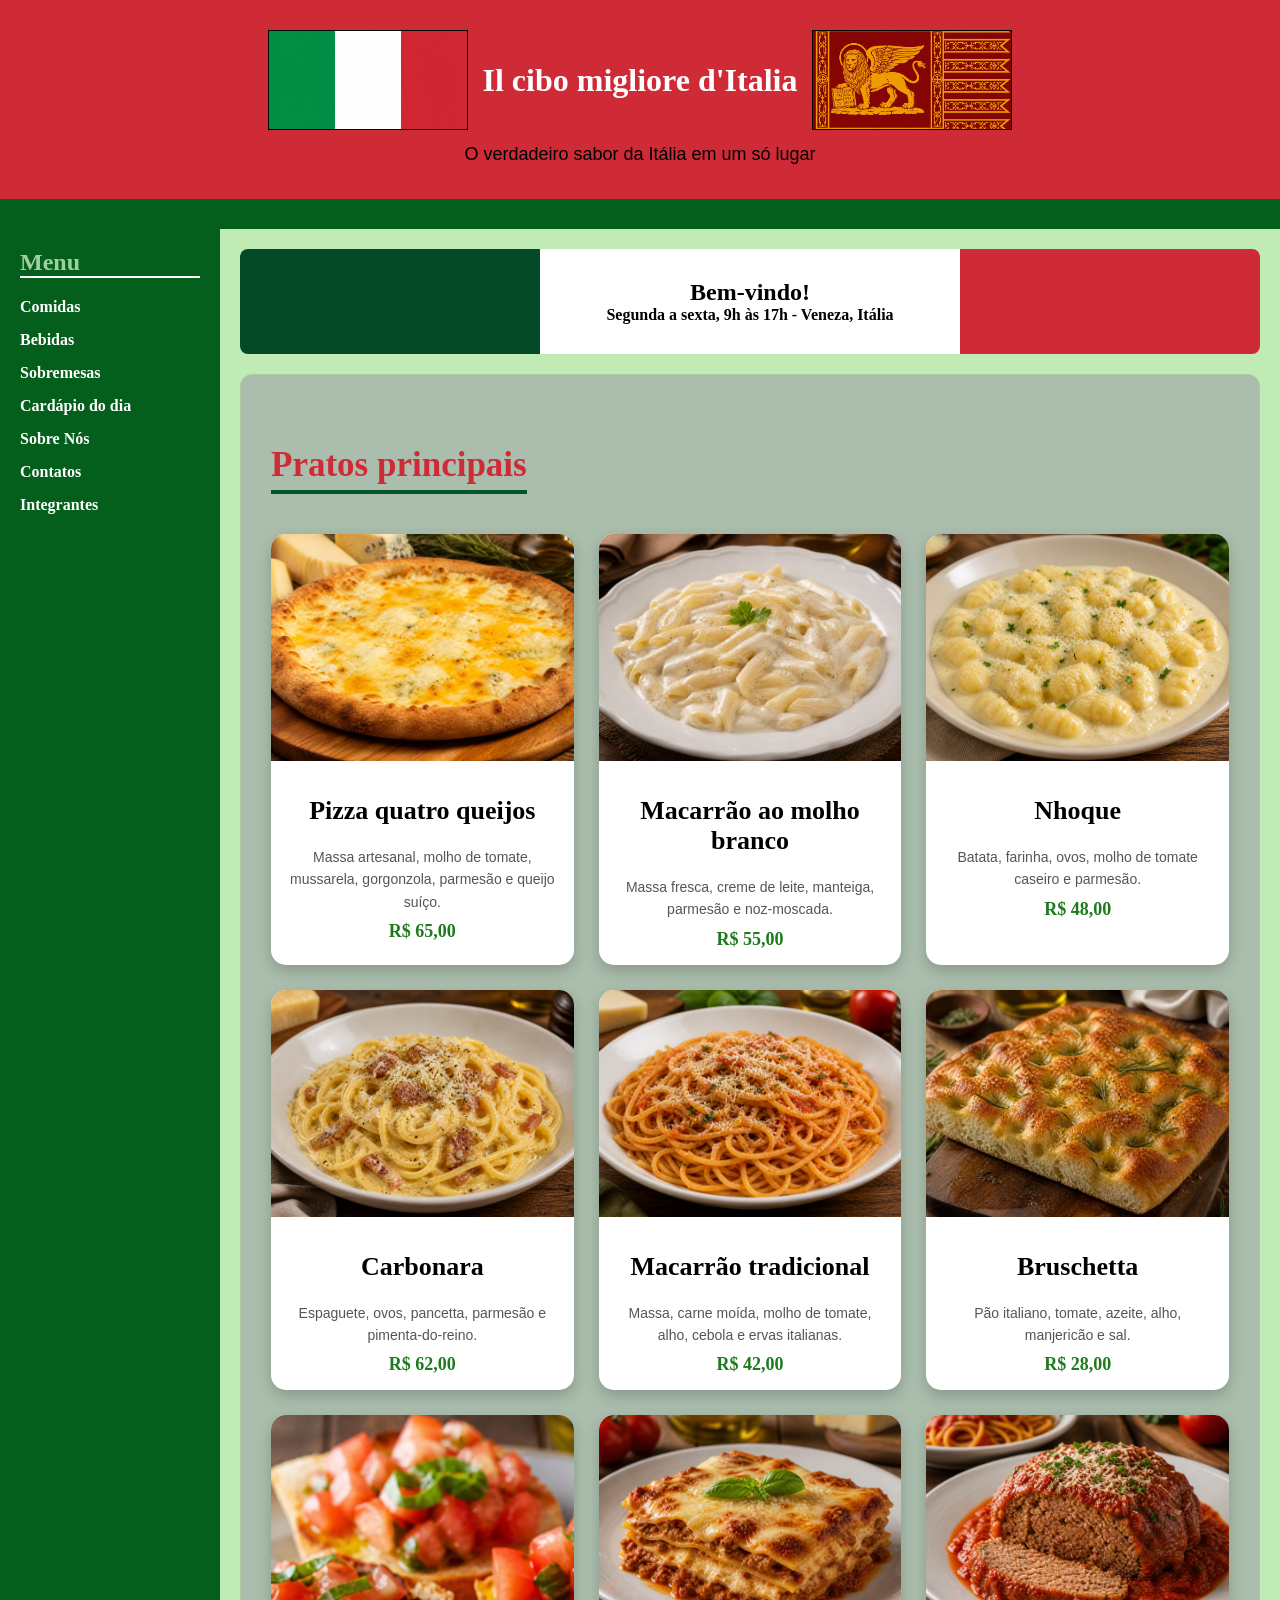
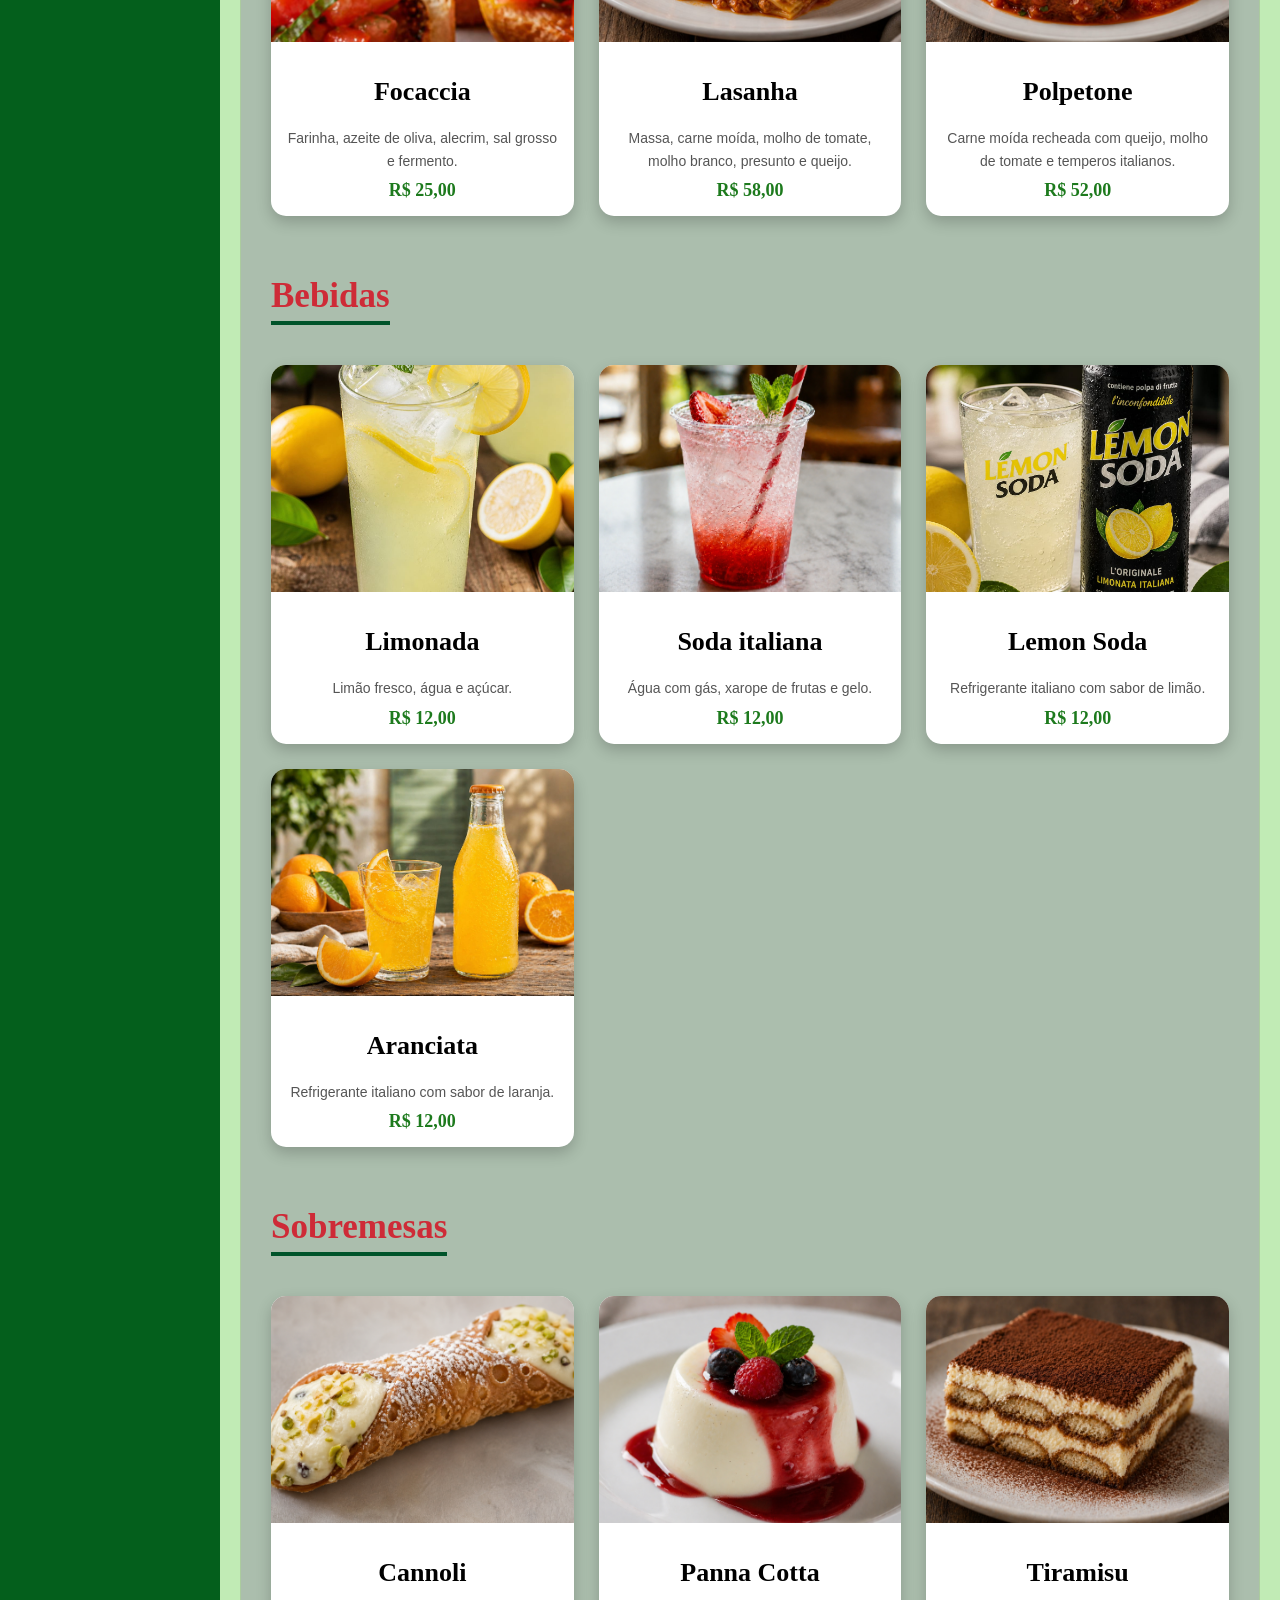
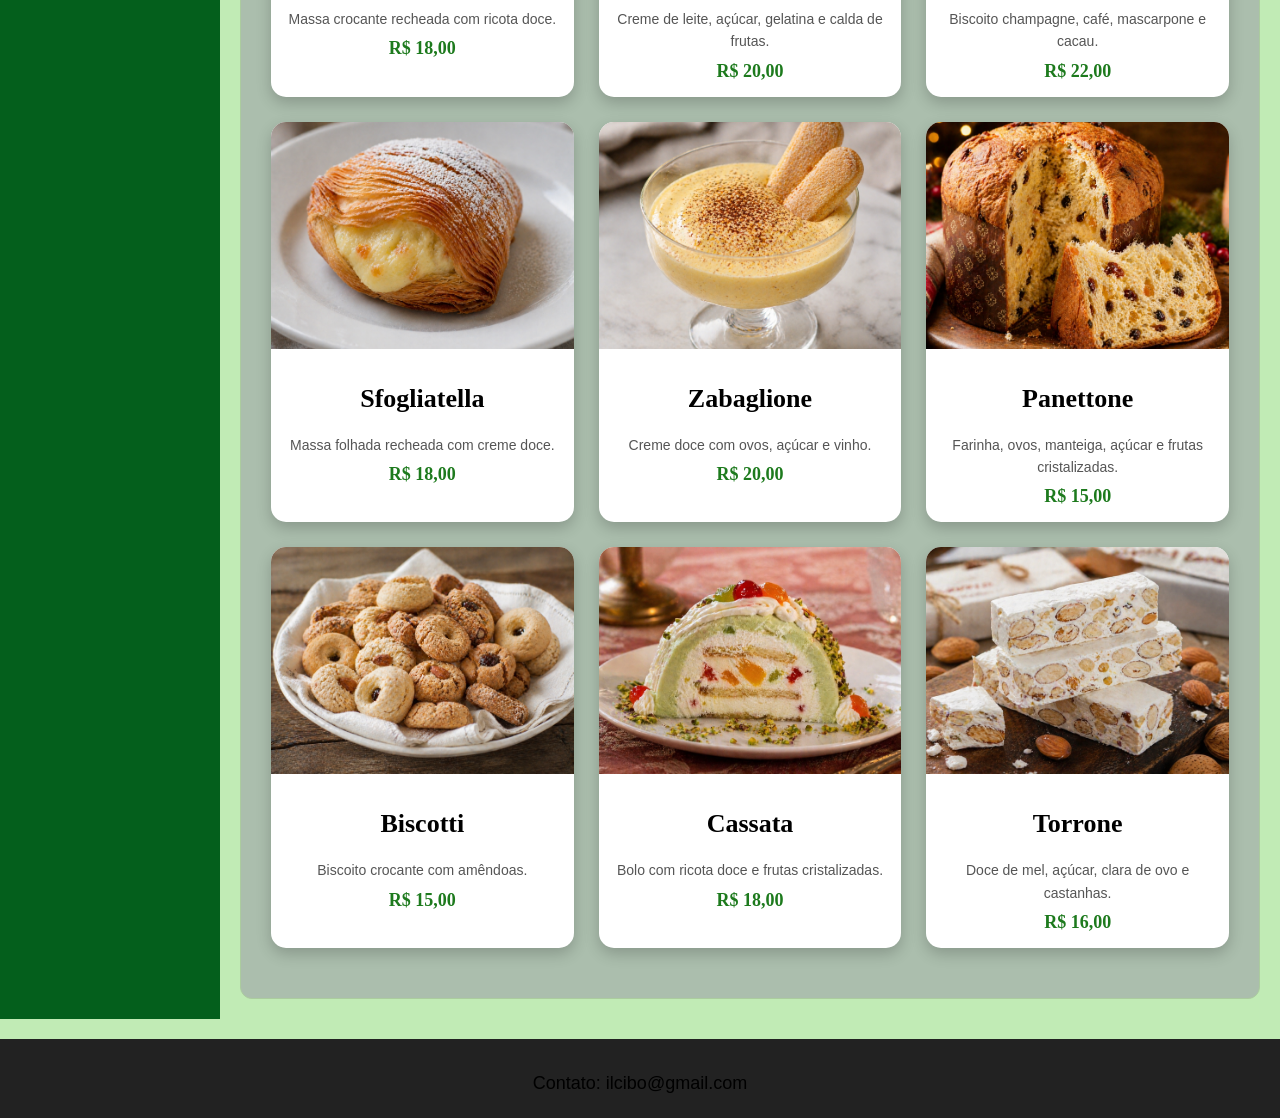
==== commit 53c3a929: "Merge branch 'main' of https://github.com/Pedro-Lima13/Trabalho-TCC-1-ANO" ====
--- a/index.html
+++ b/index.html
@@ -4,13 +4,9 @@
   <meta charset="UTF-8">
   <meta name="viewport" content="width=device-width, initial-scale=1.0">
   <title>Il cibo migliore d'Italia</title>
-
   <link rel="stylesheet" href="estilos.css">
-  <link rel="icon" href="pasta.png">
-  
-
+  <link rel="icon" href="Imagens/pizza-whole-slice.png" type="image/png">
 </head>
-
 <body>
 
 <header class="header-container"> 
@@ -39,20 +35,16 @@
 </nav>
 
 <main>
-
 <section class="banner">
   <h2>Bem-vindo!</h2>
   <h4>Segunda a sexta, 9h às 17h - Veneza, Itália</h4>
 </section>
 
 <section class="conteudo">
-
 <h2>Pratos principais</h2>
-
 <section class="pratos-container">
-
-<figure>
-  <img src="imagens/ChatGPT Image 2 de mai. de 2026, 11_20_00.png" alt="Pizza quatro queijos">
+<figure>
+  <img src="Imagens/ChatGPT Image 2 de mai. de 2026, 11_20_00.png" alt="Pizza quatro queijos">
   <figcaption>
     <h3>Pizza quatro queijos</h3>
     <p>Massa artesanal, molho de tomate, mussarela, gorgonzola, parmesão e queijo suíço.</p>
@@ -61,7 +53,7 @@
 </figure>
 
 <figure>
-  <img src="imagens/ChatGPT Image 2 de mai. de 2026, 11_21_20.png" alt="Macarrão ao molho branco">
+  <img src="Imagens/ChatGPT Image 2 de mai. de 2026, 11_21_20.png" alt="Macarrão ao molho branco">
   <figcaption>
     <h3>Macarrão ao molho branco</h3>
     <p>Massa fresca, creme de leite, manteiga, parmesão e noz-moscada.</p>
@@ -70,7 +62,7 @@
 </figure>
 
 <figure>
-  <img src="imagens/ChatGPT Image 2 de mai. de 2026, 11_31_49.png" alt="Nhoque">
+  <img src="Imagens/ChatGPT Image 2 de mai. de 2026, 11_31_49.png" alt="Nhoque">
   <figcaption>
     <h3>Nhoque</h3>
     <p>Batata, farinha, ovos, molho de tomate caseiro e parmesão.</p>
@@ -79,7 +71,7 @@
 </figure>
 
 <figure>
-  <img src="imagens/ChatGPT Image 2 de mai. de 2026, 11_24_57.png" alt="Carbonara">
+  <img src="Imagens/ChatGPT Image 2 de mai. de 2026, 11_24_57.png" alt="Carbonara">
   <figcaption>
     <h3>Carbonara</h3>
     <p>Espaguete, ovos, pancetta, parmesão e pimenta-do-reino.</p>
@@ -88,7 +80,7 @@
 </figure>
 
 <figure>
-  <img src="imagens/ChatGPT Image 2 de mai. de 2026, 11_25_57.png" alt="Macarrão tradicional">
+  <img src="Imagens/ChatGPT Image 2 de mai. de 2026, 11_25_57.png" alt="Macarrão tradicional">
   <figcaption>
     <h3>Macarrão tradicional</h3>
     <p>Massa, carne moída, molho de tomate, alho, cebola e ervas italianas.</p>
@@ -97,7 +89,7 @@
 </figure>
 
 <figure>
-  <img src="imagens/WhatsApp Image 2026-05-02 at 11.02.08 AM (1).jpeg" alt="Bruschetta">
+  <img src="Imagens/WhatsApp Image 2026-05-02 at 11.02.08 AM (1).jpeg" alt="Bruschetta">
   <figcaption>
     <h3>Bruschetta</h3>
     <p>Pão italiano, tomate, azeite, alho, manjericão e sal.</p>
@@ -106,7 +98,7 @@
 </figure>
 
 <figure>
-  <img src="imagens/WhatsApp Image 2026-05-02 at 11.00.24 AM.jpeg" alt="Focaccia">
+  <img src="Imagens/WhatsApp Image 2026-05-02 at 11.00.24 AM.jpeg" alt="Focaccia">
   <figcaption>
     <h3>Focaccia</h3>
     <p>Farinha, azeite de oliva, alecrim, sal grosso e fermento.</p>
@@ -115,7 +107,7 @@
 </figure>
 
 <figure>
-  <img src="imagens/WhatsApp Image 2026-05-02 at 11.02.08 AM (2).jpeg" alt="Lasanha">
+  <img src="Imagens/WhatsApp Image 2026-05-02 at 11.02.08 AM (2).jpeg" alt="Lasanha">
   <figcaption>
     <h3>Lasanha</h3>
     <p>Massa, carne moída, molho de tomate, molho branco, presunto e queijo.</p>
@@ -124,31 +116,28 @@
 </figure>
 
 <figure>
-  <img src="imagens/WhatsApp Image 2026-05-02 at 11.02.08 AM.jpeg" alt="Polpetone">
+  <img src="Imagens/WhatsApp Image 2026-05-02 at 11.02.08 AM.jpeg" alt="Polpetone">
   <figcaption>
     <h3>Polpetone</h3>
     <p>Carne moída recheada com queijo, molho de tomate e temperos italianos.</p>
     <strong>R$ 52,00</strong>
   </figcaption>
 </figure>
-
 </section>
 
 <h2>Bebidas</h2>
-
 <section class="bebidas-container">
-
-<figure>
-  <img src="imagens/WhatsApp Image 2026-05-02 at 11.27.52 AM.jpeg">
+<figure>
+  <img src="Imagens/WhatsApp Image 2026-05-02 at 11.27.52 AM.jpeg" alt="Limonada">
+  <figcaption>
     <h3>Limonada</h3>
     <p>Limão fresco, água e açúcar.</p>
     <strong>R$ 12,00</strong>
   </figcaption>
 </figure>
 
-
-<figure>
-  <img src="imagens/ChatGPT Image 30 de abr. de 2026, 10_02_09 (1).png" alt="Soda italiana">
+<figure>
+  <img src="Imagens/ChatGPT Image 30 de abr. de 2026, 10_02_09 (1).png" alt="Soda italiana">
   <figcaption>
     <h3>Soda italiana</h3>
     <p>Água com gás, xarope de frutas e gelo.</p>
@@ -157,7 +146,7 @@
 </figure>
 
 <figure>
-  <img src="imagens/WhatsApp Image 2026-05-02 at 11.27.52 AM (2).jpeg" alt="Lemon Soda">
+  <img src="Imagens/WhatsApp Image 2026-05-02 at 11.27.52 AM (2).jpeg" alt="Lemon Soda">
   <figcaption>
     <h3>Lemon Soda</h3>
     <p>Refrigerante italiano com sabor de limão.</p>
@@ -166,22 +155,19 @@
 </figure>
 
 <figure>
-  <img src="imagens/WhatsApp Image 2026-05-02 at 11.37.51 AM.jpeg" alt="Aranciata">
+  <img src="Imagens/WhatsApp Image 2026-05-02 at 11.37.51 AM.jpeg" alt="Aranciata">
   <figcaption>
     <h3>Aranciata</h3>
     <p>Refrigerante italiano com sabor de laranja.</p>
     <strong>R$ 12,00</strong>
   </figcaption>
 </figure>
-
 </section>
 
 <h2>Sobremesas</h2>
-
 <section class="doces-container">
-
-<figure>
-  <img src="imagens/ChatGPT Image 30 de abr. de 2026, 09_23_01.png" alt="Cannoli">
+<figure>
+  <img src="Imagens/ChatGPT Image 30 de abr. de 2026, 09_23_01.png" alt="Cannoli">
   <figcaption>
     <h3>Cannoli</h3>
     <p>Massa crocante recheada com ricota doce.</p>
@@ -190,7 +176,7 @@
 </figure>
 
 <figure>
-  <img src="imagens/ChatGPT Image 30 de abr. de 2026, 09_24_09.png" alt="Panna Cotta">
+  <img src="Imagens/ChatGPT Image 30 de abr. de 2026, 09_24_09.png" alt="Panna Cotta">
   <figcaption>
     <h3>Panna Cotta</h3>
     <p>Creme de leite, açúcar, gelatina e calda de frutas.</p>
@@ -199,7 +185,7 @@
 </figure>
 
 <figure>
-  <img src="imagens/ChatGPT Image 30 de abr. de 2026, 09_25_41.png" alt="Tiramisu">
+  <img src="Imagens/ChatGPT Image 30 de abr. de 2026, 09_25_41.png" alt="Tiramisu">
   <figcaption>
     <h3>Tiramisu</h3>
     <p>Biscoito champagne, café, mascarpone e cacau.</p>
@@ -208,7 +194,7 @@
 </figure>
 
 <figure>
-  <img src="imagens/ChatGPT Image 30 de abr. de 2026, 10_07_05.png" alt="Sfogliatella">
+  <img src="Imagens/ChatGPT Image 30 de abr. de 2026, 10_07_05.png" alt="Sfogliatella">
   <figcaption>
     <h3>Sfogliatella</h3>
     <p>Massa folhada recheada com creme doce.</p>
@@ -217,7 +203,7 @@
 </figure>
 
 <figure>
-  <img src="imagens/ChatGPT Image 30 de abr. de 2026, 10_09_55.png" alt="Zabaglione">
+  <img src="Imagens/ChatGPT Image 30 de abr. de 2026, 10_09_55.png" alt="Zabaglione">
   <figcaption>
     <h3>Zabaglione</h3>
     <p>Creme doce com ovos, açúcar e vinho.</p>
@@ -226,7 +212,7 @@
 </figure>
 
 <figure>
-  <img src="imagens/ChatGPT Image 30 de abr. de 2026, 10_11_12.png" alt="Panettone">
+  <img src="Imagens/ChatGPT Image 30 de abr. de 2026, 10_11_12.png" alt="Panettone">
   <figcaption>
     <h3>Panettone</h3>
     <p>Farinha, ovos, manteiga, açúcar e frutas cristalizadas.</p>
@@ -235,7 +221,7 @@
 </figure>
 
 <figure>
-  <img src="imagens/ChatGPT Image 30 de abr. de 2026, 10_13_02.png" alt="Biscotti">
+  <img src="Imagens/ChatGPT Image 30 de abr. de 2026, 10_13_02.png" alt="Biscotti">
   <figcaption>
     <h3>Biscotti</h3>
     <p>Biscoito crocante com amêndoas.</p>
@@ -244,7 +230,7 @@
 </figure>
 
 <figure>
-  <img src="imagens/ChatGPT Image 30 de abr. de 2026, 10_20_56.png" alt="Cassata">
+  <img src="Imagens/ChatGPT Image 30 de abr. de 2026, 10_20_56.png" alt="Cassata">
   <figcaption>
     <h3>Cassata</h3>
     <p>Bolo com ricota doce e frutas cristalizadas.</p>
@@ -253,18 +239,15 @@
 </figure>
 
 <figure>
-  <img src="imagens/ChatGPT Image 30 de abr. de 2026, 10_22_56.png" alt="Torrone">
+  <img src="Imagens/ChatGPT Image 30 de abr. de 2026, 10_22_56.png" alt="Torrone">
   <figcaption>
     <h3>Torrone</h3>
     <p>Doce de mel, açúcar, clara de ovo e castanhas.</p>
     <strong>R$ 16,00</strong>
   </figcaption>
 </figure>
-
-</section>
-
-</section>
-
+</section>
+</section>
 </main>
 
 </div>
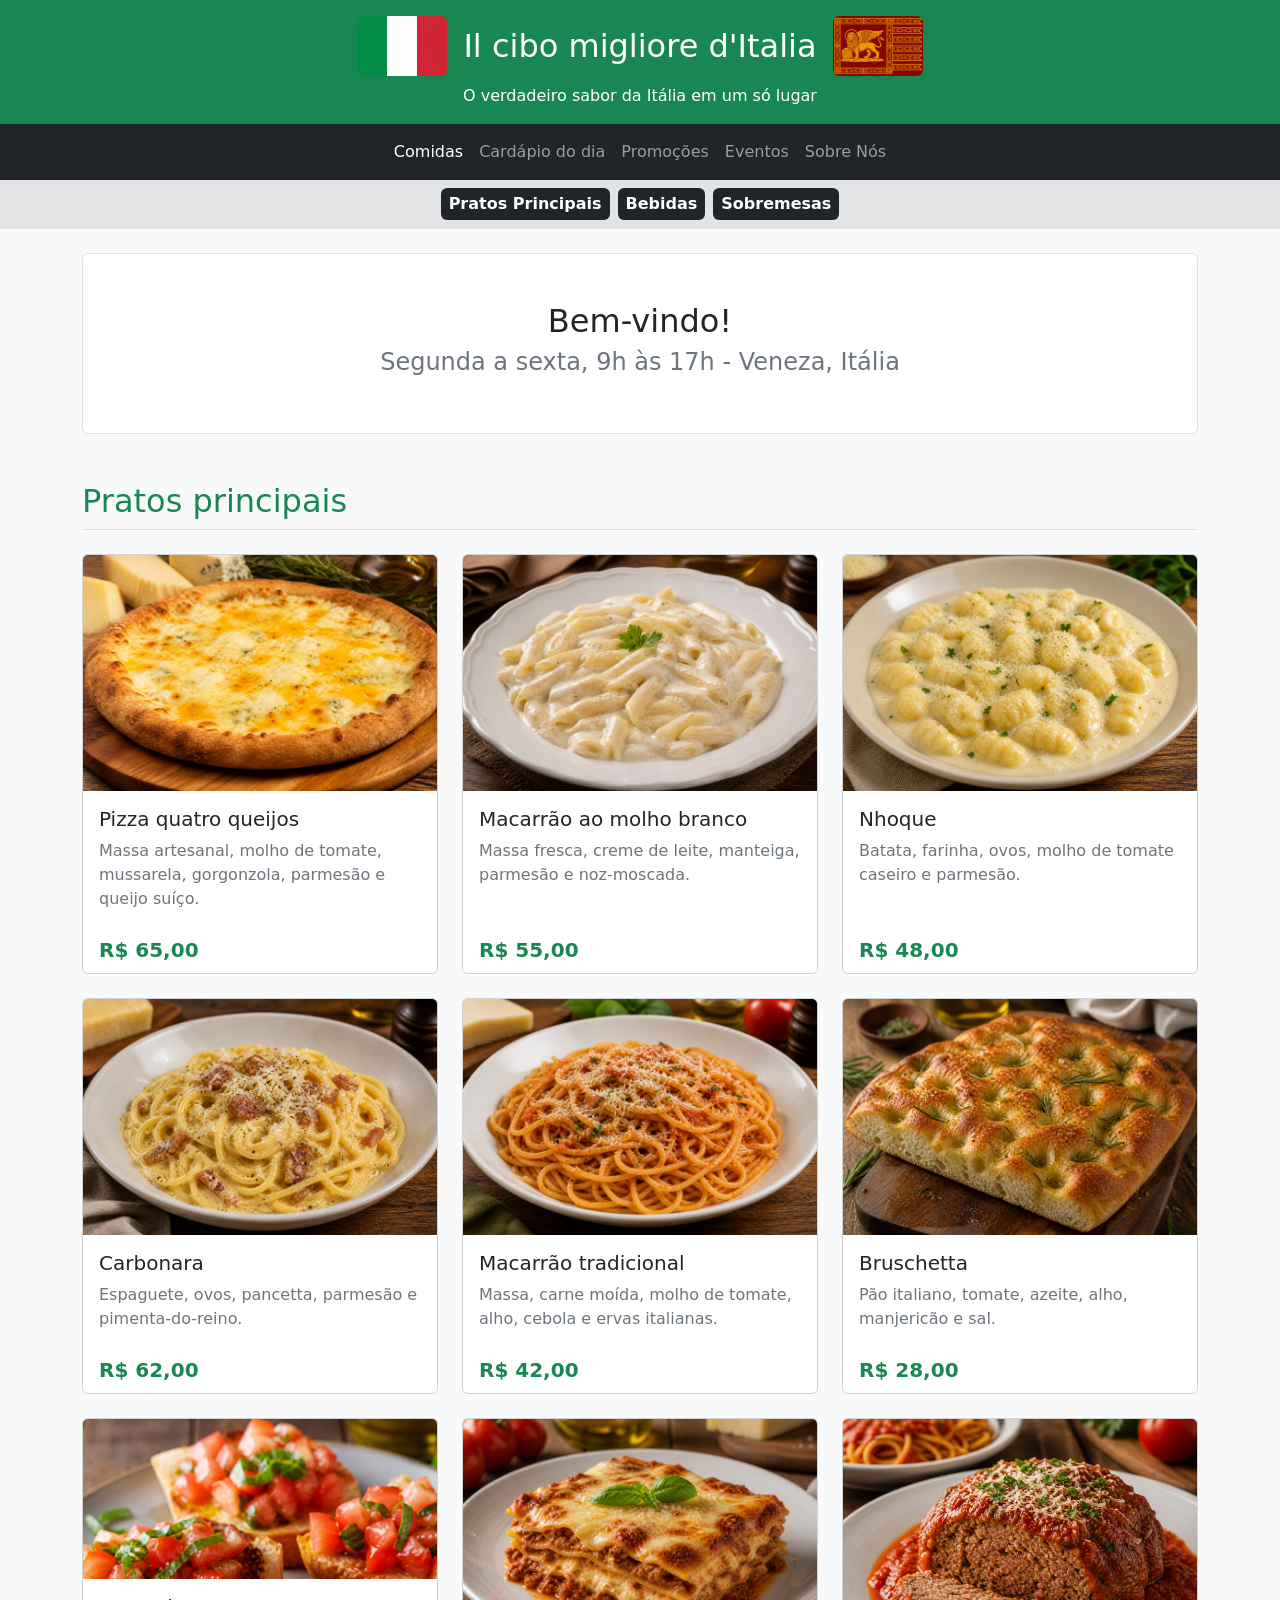
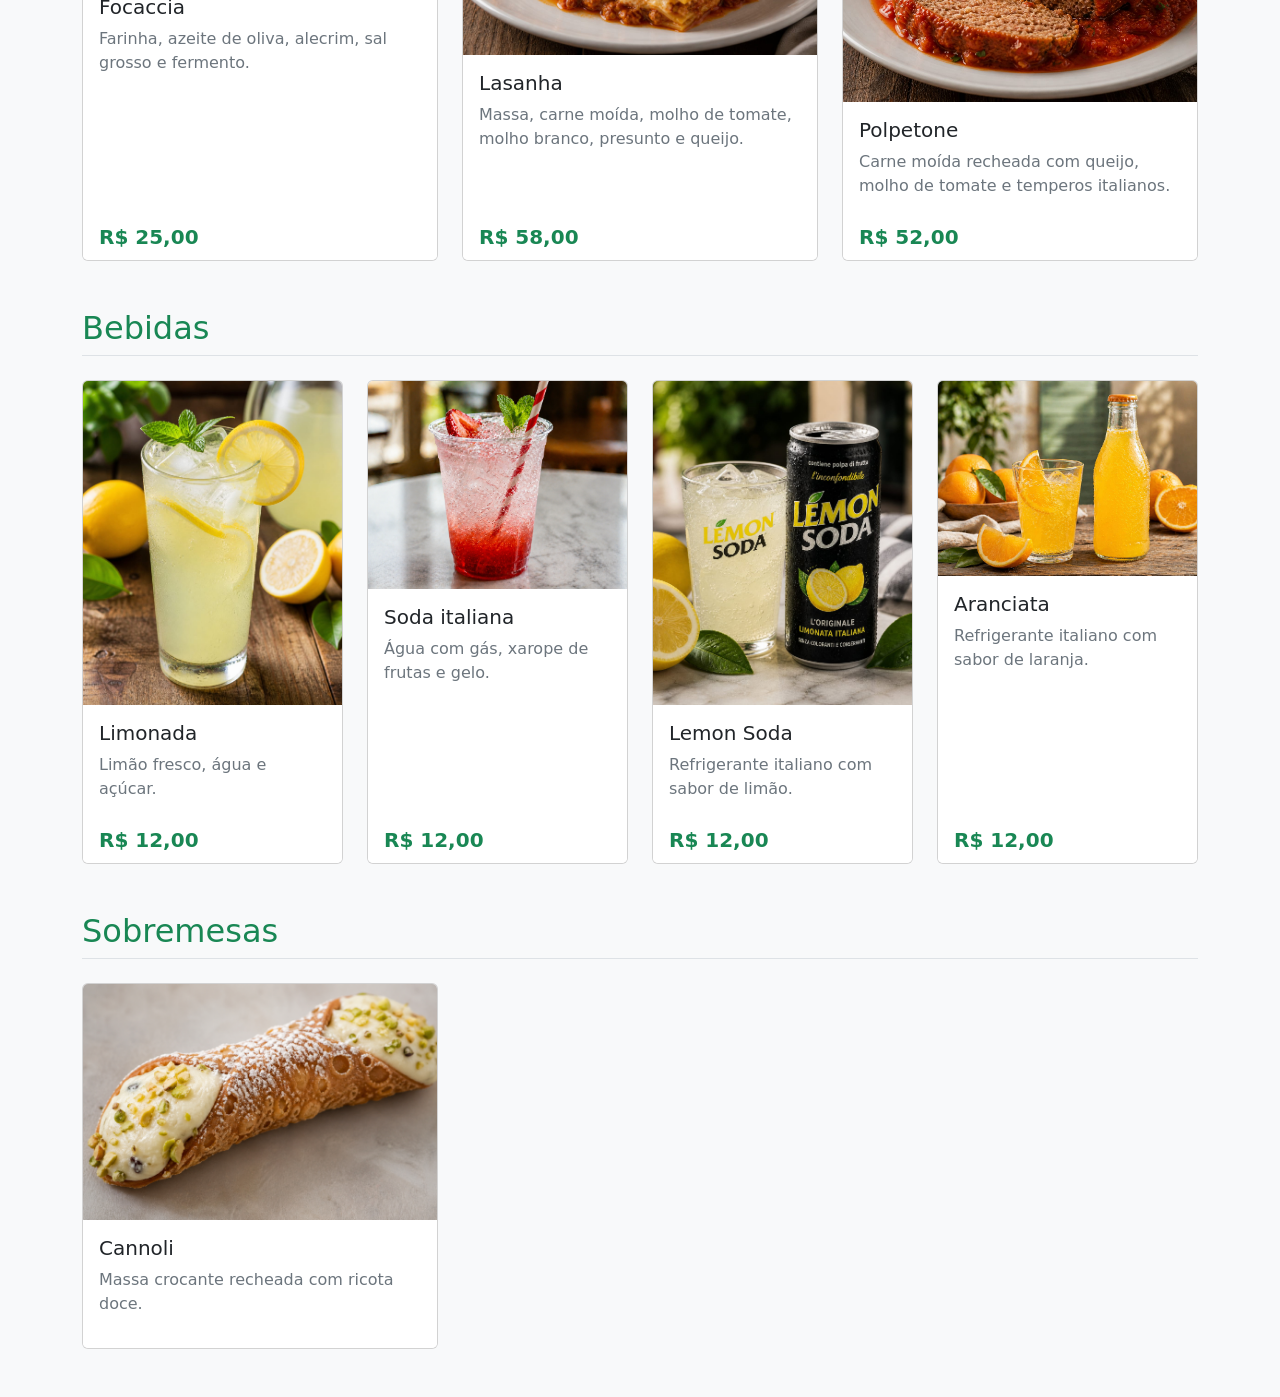
==== commit 4a90d61c: "Substitui paginas antigas pelas versoes com Bootstrap" ====
--- a/index.html
+++ b/index.html
@@ -4,257 +4,241 @@
   <meta charset="UTF-8">
   <meta name="viewport" content="width=device-width, initial-scale=1.0">
   <title>Il cibo migliore d'Italia</title>
-  <link rel="stylesheet" href="estilos.css">
-  <link rel="icon" href="Imagens/pizza-whole-slice.png" type="image/png">
+    <link href="https://cdn.jsdelivr.net/npm/bootstrap@5.3.3/dist/css/bootstrap.min.css" rel="stylesheet">
+    <link rel="icon" href="Trabalho-TCC-1-ANO-main/Imagens/marketing.png">
 </head>
-<body>
-
-<header class="header-container"> 
-  <div class="titulo-container">
-    <img src="Imagens/WhatsApp Image 2026-05-11 at 10.22.09 AM (1).jpeg" alt="Logo Itália"> 
-    <h1>Il cibo migliore d'Italia</h1> 
-    <img src="Imagens/WhatsApp Image 2026-05-11 at 10.22.09 AM.jpeg" alt="Itália"> 
-  </div>
-  <p>O verdadeiro sabor da Itália em um só lugar</p> 
+<body class="bg-light">
+
+<header class="bg-success text-white text-center py-3"> 
+  <div class="d-flex justify-content-center align-items-center gap-3">
+    <img src="Imagens/WhatsApp Image 2026-05-11 at 10.22.09 AM (1).jpeg" alt="Logo Itália" height="60" class="rounded"> 
+    <h1 class="h2 m-0">Il cibo migliore d'Italia</h1> 
+    <img src="Imagens/WhatsApp Image 2026-05-11 at 10.22.09 AM.jpeg" alt="Itália" height="60" class="rounded"> 
+  </div>
+  <p class="m-0 mt-2">O verdadeiro sabor da Itália em um só lugar</p> 
 </header>
 
-<div class="layout">
-
-<nav class="sidebar">
-  <h2>Menu</h2>
-  <ul>
-    <li><a href="#">Comidas</a></li>
-    <li><a href="#">Bebidas</a></li>
-    <li><a href="#">Sobremesas</a></li>
-    <li><a href="index2.html">Cardápio do dia</a></li>
-    <li><a href="index3.html">Sobre Nós</a></li>
-    <li><a href="index4.html">Contatos</a></li>
-    <li><a href="index5.html">Integrantes</a></li>
-
-  </ul>
+<nav class="navbar navbar-dark bg-dark">
+    <div class="container">
+        <ul class="navbar-nav flex-row flex-wrap justify-content-center w-100 column-gap-3">
+            <li class="nav-item"><a class="nav-link active" href="index.html">Comidas</a></li>
+            <li class="nav-item"><a class="nav-link" href="index2.html">Cardápio do dia</a></li>
+            <li class="nav-item"><a class="nav-link" href="index4.html">Promoções</a></li>
+            <li class="nav-item"><a class="nav-link" href="index5.html">Eventos</a></li>
+            <li class="nav-item"><a class="nav-link" href="index3.html">Sobre Nós</a></li>
+        </ul>
+    </div>
 </nav>
 
-<main>
-<section class="banner">
+<div class="bg-secondary-subtle border-bottom py-2 sticky-top z-3">
+    <div class="container">
+        <ul class="nav justify-content-center gap-2 small">
+            <li class="nav-item"><a class="badge text-bg-dark text-decoration-none p-2 fs-6" href="#comidas">Pratos Principais</a></li>
+            <li class="nav-item"><a class="badge text-bg-dark text-decoration-none p-2 fs-6" href="#bebidas">Bebidas</a></li>
+            <li class="nav-item"><a class="badge text-bg-dark text-decoration-none p-2 fs-6" href="#sobremesas">Sobremesas</a></li>
+        </ul>
+    </div>
+</div>
+
+<main class="container my-4">
+
+<section class="bg-white border rounded text-center p-5 mb-5">
   <h2>Bem-vindo!</h2>
-  <h4>Segunda a sexta, 9h às 17h - Veneza, Itália</h4>
+  <h4 class="text-secondary fw-normal">Segunda a sexta, 9h às 17h - Veneza, Itália</h4>
 </section>
 
 <section class="conteudo">
-<h2>Pratos principais</h2>
-<section class="pratos-container">
-<figure>
-  <img src="Imagens/ChatGPT Image 2 de mai. de 2026, 11_20_00.png" alt="Pizza quatro queijos">
-  <figcaption>
-    <h3>Pizza quatro queijos</h3>
-    <p>Massa artesanal, molho de tomate, mussarela, gorgonzola, parmesão e queijo suíço.</p>
-    <strong>R$ 65,00</strong>
-  </figcaption>
-</figure>
-
-<figure>
-  <img src="Imagens/ChatGPT Image 2 de mai. de 2026, 11_21_20.png" alt="Macarrão ao molho branco">
-  <figcaption>
-    <h3>Macarrão ao molho branco</h3>
-    <p>Massa fresca, creme de leite, manteiga, parmesão e noz-moscada.</p>
-    <strong>R$ 55,00</strong>
-  </figcaption>
-</figure>
-
-<figure>
-  <img src="Imagens/ChatGPT Image 2 de mai. de 2026, 11_31_49.png" alt="Nhoque">
-  <figcaption>
-    <h3>Nhoque</h3>
-    <p>Batata, farinha, ovos, molho de tomate caseiro e parmesão.</p>
-    <strong>R$ 48,00</strong>
-  </figcaption>
-</figure>
-
-<figure>
-  <img src="Imagens/ChatGPT Image 2 de mai. de 2026, 11_24_57.png" alt="Carbonara">
-  <figcaption>
-    <h3>Carbonara</h3>
-    <p>Espaguete, ovos, pancetta, parmesão e pimenta-do-reino.</p>
-    <strong>R$ 62,00</strong>
-  </figcaption>
-</figure>
-
-<figure>
-  <img src="Imagens/ChatGPT Image 2 de mai. de 2026, 11_25_57.png" alt="Macarrão tradicional">
-  <figcaption>
-    <h3>Macarrão tradicional</h3>
-    <p>Massa, carne moída, molho de tomate, alho, cebola e ervas italianas.</p>
-    <strong>R$ 42,00</strong>
-  </figcaption>
-</figure>
-
-<figure>
-  <img src="Imagens/WhatsApp Image 2026-05-02 at 11.02.08 AM (1).jpeg" alt="Bruschetta">
-  <figcaption>
-    <h3>Bruschetta</h3>
-    <p>Pão italiano, tomate, azeite, alho, manjericão e sal.</p>
-    <strong>R$ 28,00</strong>
-  </figcaption>
-</figure>
-
-<figure>
-  <img src="Imagens/WhatsApp Image 2026-05-02 at 11.00.24 AM.jpeg" alt="Focaccia">
-  <figcaption>
-    <h3>Focaccia</h3>
-    <p>Farinha, azeite de oliva, alecrim, sal grosso e fermento.</p>
-    <strong>R$ 25,00</strong>
-  </figcaption>
-</figure>
-
-<figure>
-  <img src="Imagens/WhatsApp Image 2026-05-02 at 11.02.08 AM (2).jpeg" alt="Lasanha">
-  <figcaption>
-    <h3>Lasanha</h3>
-    <p>Massa, carne moída, molho de tomate, molho branco, presunto e queijo.</p>
-    <strong>R$ 58,00</strong>
-  </figcaption>
-</figure>
-
-<figure>
-  <img src="Imagens/WhatsApp Image 2026-05-02 at 11.02.08 AM.jpeg" alt="Polpetone">
-  <figcaption>
-    <h3>Polpetone</h3>
-    <p>Carne moída recheada com queijo, molho de tomate e temperos italianos.</p>
-    <strong>R$ 52,00</strong>
-  </figcaption>
-</figure>
+
+<h2 id="comidas" class="text-success border-bottom pb-2 mb-4">Pratos principais</h2>
+
+<section class="row row-cols-1 row-cols-sm-2 row-cols-lg-3 g-4 mb-5">
+
+  <div class="col">
+    <div class="card h-100">
+      <img src="Imagens/ChatGPT Image 2 de mai. de 2026, 11_20_00.png" class="card-img-top" alt="Pizza quatro queijos">
+      <div class="card-body">
+        <h3 class="h5 card-title">Pizza quatro queijos</h3>
+        <p class="card-text text-secondary">Massa artesanal, molho de tomate, mussarela, gorgonzola, parmesão e queijo suíço.</p>
+      </div>
+      <div class="card-footer bg-white border-0">
+        <strong class="fs-5 text-success">R$ 65,00</strong>
+      </div>
+    </div>
+  </div>
+
+  <div class="col">
+    <div class="card h-100">
+      <img src="Imagens/ChatGPT Image 2 de mai. de 2026, 11_21_20.png" class="card-img-top" alt="Macarrão ao molho branco">
+      <div class="card-body">
+        <h3 class="h5 card-title">Macarrão ao molho branco</h3>
+        <p class="card-text text-secondary">Massa fresca, creme de leite, manteiga, parmesão e noz-moscada.</p>
+      </div>
+      <div class="card-footer bg-white border-0">
+        <strong class="fs-5 text-success">R$ 55,00</strong>
+      </div>
+    </div>
+  </div>
+
+  <div class="col">
+    <div class="card h-100">
+      <img src="Imagens/ChatGPT Image 2 de mai. de 2026, 11_31_49.png" class="card-img-top" alt="Nhoque">
+      <div class="card-body">
+        <h3 class="h5 card-title">Nhoque</h3>
+        <p class="card-text text-secondary">Batata, farinha, ovos, molho de tomate caseiro e parmesão.</p>
+      </div>
+      <div class="card-footer bg-white border-0">
+        <strong class="fs-5 text-success">R$ 48,00</strong>
+      </div>
+    </div>
+  </div>
+
+  <div class="col">
+    <div class="card h-100">
+      <img src="Imagens/ChatGPT Image 2 de mai. de 2026, 11_24_57.png" class="card-img-top" alt="Carbonara">
+      <div class="card-body">
+        <h3 class="h5 card-title">Carbonara</h3>
+        <p class="card-text text-secondary">Espaguete, ovos, pancetta, parmesão e pimenta-do-reino.</p>
+      </div>
+      <div class="card-footer bg-white border-0">
+        <strong class="fs-5 text-success">R$ 62,00</strong>
+      </div>
+    </div>
+  </div>
+
+  <div class="col">
+    <div class="card h-100">
+      <img src="Imagens/ChatGPT Image 2 de mai. de 2026, 11_25_57.png" class="card-img-top" alt="Macarrão tradicional">
+      <div class="card-body">
+        <h3 class="h5 card-title">Macarrão tradicional</h3>
+        <p class="card-text text-secondary">Massa, carne moída, molho de tomate, alho, cebola e ervas italianas.</p>
+      </div>
+      <div class="card-footer bg-white border-0">
+        <strong class="fs-5 text-success">R$ 42,00</strong>
+      </div>
+    </div>
+  </div>
+
+  <div class="col">
+    <div class="card h-100">
+      <img src="Imagens/WhatsApp Image 2026-05-02 at 11.02.08 AM (1).jpeg" class="card-img-top" alt="Bruschetta">
+      <div class="card-body">
+        <h3 class="h5 card-title">Bruschetta</h3>
+        <p class="card-text text-secondary">Pão italiano, tomate, azeite, alho, manjericão e sal.</p>
+      </div>
+      <div class="card-footer bg-white border-0">
+        <strong class="fs-5 text-success">R$ 28,00</strong>
+      </div>
+    </div>
+  </div>
+
+  <div class="col">
+    <div class="card h-100">
+      <img src="Imagens/WhatsApp Image 2026-05-02 at 11.00.24 AM.jpeg" class="card-img-top" alt="Focaccia">
+      <div class="card-body">
+        <h3 class="h5 card-title">Focaccia</h3>
+        <p class="card-text text-secondary">Farinha, azeite de oliva, alecrim, sal grosso e fermento.</p>
+      </div>
+      <div class="card-footer bg-white border-0">
+        <strong class="fs-5 text-success">R$ 25,00</strong>
+      </div>
+    </div>
+  </div>
+
+  <div class="col">
+    <div class="card h-100">
+      <img src="Imagens/WhatsApp Image 2026-05-02 at 11.02.08 AM (2).jpeg" class="card-img-top" alt="Lasanha">
+      <div class="card-body">
+        <h3 class="h5 card-title">Lasanha</h3>
+        <p class="card-text text-secondary">Massa, carne moída, molho de tomate, molho branco, presunto e queijo.</p>
+      </div>
+      <div class="card-footer bg-white border-0">
+        <strong class="fs-5 text-success">R$ 58,00</strong>
+      </div>
+    </div>
+  </div>
+
+  <div class="col">
+    <div class="card h-100">
+      <img src="Imagens/WhatsApp Image 2026-05-02 at 11.02.08 AM.jpeg" class="card-img-top" alt="Polpetone">
+      <div class="card-body">
+        <h3 class="h5 card-title">Polpetone</h3>
+        <p class="card-text text-secondary">Carne moída recheada com queijo, molho de tomate e temperos italianos.</p>
+      </div>
+      <div class="card-footer bg-white border-0">
+        <strong class="fs-5 text-success">R$ 52,00</strong>
+      </div>
+    </div>
+  </div>
+
 </section>
 
-<h2>Bebidas</h2>
-<section class="bebidas-container">
-<figure>
-  <img src="Imagens/WhatsApp Image 2026-05-02 at 11.27.52 AM.jpeg" alt="Limonada">
-  <figcaption>
-    <h3>Limonada</h3>
-    <p>Limão fresco, água e açúcar.</p>
-    <strong>R$ 12,00</strong>
-  </figcaption>
-</figure>
-
-<figure>
-  <img src="Imagens/ChatGPT Image 30 de abr. de 2026, 10_02_09 (1).png" alt="Soda italiana">
-  <figcaption>
-    <h3>Soda italiana</h3>
-    <p>Água com gás, xarope de frutas e gelo.</p>
-    <strong>R$ 12,00</strong>
-  </figcaption>
-</figure>
-
-<figure>
-  <img src="Imagens/WhatsApp Image 2026-05-02 at 11.27.52 AM (2).jpeg" alt="Lemon Soda">
-  <figcaption>
-    <h3>Lemon Soda</h3>
-    <p>Refrigerante italiano com sabor de limão.</p>
-    <strong>R$ 12,00</strong>
-  </figcaption>
-</figure>
-
-<figure>
-  <img src="Imagens/WhatsApp Image 2026-05-02 at 11.37.51 AM.jpeg" alt="Aranciata">
-  <figcaption>
-    <h3>Aranciata</h3>
-    <p>Refrigerante italiano com sabor de laranja.</p>
-    <strong>R$ 12,00</strong>
-  </figcaption>
-</figure>
+<h2 id="bebidas" class="text-success border-bottom pb-2 mb-4">Bebidas</h2>
+
+<section class="row row-cols-1 row-cols-sm-2 row-cols-lg-4 g-4 mb-5">
+
+  <div class="col">
+    <div class="card h-100">
+      <img src="Imagens/WhatsApp Image 2026-05-02 at 11.27.52 AM.jpeg" class="card-img-top" alt="Limonada">
+      <div class="card-body">
+        <h3 class="h5 card-title">Limonada</h3>
+        <p class="card-text text-secondary">Limão fresco, água e açúcar.</p>
+      </div>
+      <div class="card-footer bg-white border-0">
+        <strong class="fs-5 text-success">R$ 12,00</strong>
+      </div>
+    </div>
+  </div>
+
+  <div class="col">
+    <div class="card h-100">
+      <img src="Imagens/ChatGPT Image 30 de abr. de 2026, 10_02_09 (1).png" class="card-img-top" alt="Soda italiana">
+      <div class="card-body">
+        <h3 class="h5 card-title">Soda italiana</h3>
+        <p class="card-text text-secondary">Água com gás, xarope de frutas e gelo.</p>
+      </div>
+      <div class="card-footer bg-white border-0">
+        <strong class="fs-5 text-success">R$ 12,00</strong>
+      </div>
+    </div>
+  </div>
+
+  <div class="col">
+    <div class="card h-100">
+      <img src="Imagens/WhatsApp Image 2026-05-02 at 11.27.52 AM (2).jpeg" class="card-img-top" alt="Lemon Soda">
+      <div class="card-body">
+        <h3 class="h5 card-title">Lemon Soda</h3>
+        <p class="card-text text-secondary">Refrigerante italiano com sabor de limão.</p>
+      </div>
+      <div class="card-footer bg-white border-0">
+        <strong class="fs-5 text-success">R$ 12,00</strong>
+      </div>
+    </div>
+  </div>
+
+  <div class="col">
+    <div class="card h-100">
+      <img src="Imagens/WhatsApp Image 2026-05-02 at 11.37.51 AM.jpeg" class="card-img-top" alt="Aranciata">
+      <div class="card-body">
+        <h3 class="h5 card-title">Aranciata</h3>
+        <p class="card-text text-secondary">Refrigerante italiano com sabor de laranja.</p>
+      </div>
+      <div class="card-footer bg-white border-0">
+        <strong class="fs-5 text-success">R$ 12,00</strong>
+      </div>
+    </div>
+  </div>
+
 </section>
 
-<h2>Sobremesas</h2>
-<section class="doces-container">
-<figure>
-  <img src="Imagens/ChatGPT Image 30 de abr. de 2026, 09_23_01.png" alt="Cannoli">
-  <figcaption>
-    <h3>Cannoli</h3>
-    <p>Massa crocante recheada com ricota doce.</p>
-    <strong>R$ 18,00</strong>
-  </figcaption>
-</figure>
-
-<figure>
-  <img src="Imagens/ChatGPT Image 30 de abr. de 2026, 09_24_09.png" alt="Panna Cotta">
-  <figcaption>
-    <h3>Panna Cotta</h3>
-    <p>Creme de leite, açúcar, gelatina e calda de frutas.</p>
-    <strong>R$ 20,00</strong>
-  </figcaption>
-</figure>
-
-<figure>
-  <img src="Imagens/ChatGPT Image 30 de abr. de 2026, 09_25_41.png" alt="Tiramisu">
-  <figcaption>
-    <h3>Tiramisu</h3>
-    <p>Biscoito champagne, café, mascarpone e cacau.</p>
-    <strong>R$ 22,00</strong>
-  </figcaption>
-</figure>
-
-<figure>
-  <img src="Imagens/ChatGPT Image 30 de abr. de 2026, 10_07_05.png" alt="Sfogliatella">
-  <figcaption>
-    <h3>Sfogliatella</h3>
-    <p>Massa folhada recheada com creme doce.</p>
-    <strong>R$ 18,00</strong>
-  </figcaption>
-</figure>
-
-<figure>
-  <img src="Imagens/ChatGPT Image 30 de abr. de 2026, 10_09_55.png" alt="Zabaglione">
-  <figcaption>
-    <h3>Zabaglione</h3>
-    <p>Creme doce com ovos, açúcar e vinho.</p>
-    <strong>R$ 20,00</strong>
-  </figcaption>
-</figure>
-
-<figure>
-  <img src="Imagens/ChatGPT Image 30 de abr. de 2026, 10_11_12.png" alt="Panettone">
-  <figcaption>
-    <h3>Panettone</h3>
-    <p>Farinha, ovos, manteiga, açúcar e frutas cristalizadas.</p>
-    <strong>R$ 15,00</strong>
-  </figcaption>
-</figure>
-
-<figure>
-  <img src="Imagens/ChatGPT Image 30 de abr. de 2026, 10_13_02.png" alt="Biscotti">
-  <figcaption>
-    <h3>Biscotti</h3>
-    <p>Biscoito crocante com amêndoas.</p>
-    <strong>R$ 15,00</strong>
-  </figcaption>
-</figure>
-
-<figure>
-  <img src="Imagens/ChatGPT Image 30 de abr. de 2026, 10_20_56.png" alt="Cassata">
-  <figcaption>
-    <h3>Cassata</h3>
-    <p>Bolo com ricota doce e frutas cristalizadas.</p>
-    <strong>R$ 18,00</strong>
-  </figcaption>
-</figure>
-
-<figure>
-  <img src="Imagens/ChatGPT Image 30 de abr. de 2026, 10_22_56.png" alt="Torrone">
-  <figcaption>
-    <h3>Torrone</h3>
-    <p>Doce de mel, açúcar, clara de ovo e castanhas.</p>
-    <strong>R$ 16,00</strong>
-  </figcaption>
-</figure>
-</section>
-</section>
-</main>
-
-</div>
-
-<footer>
-<p>Contato: ilcibo@gmail.com</p>
-</footer>
-
-</body>
-</html>+<h2 id="sobremesas" class="text-success border-bottom pb-2 mb-4">Sobremesas</h2>
+
+<section class="row row-cols-1 row-cols-sm-2 row-cols-lg-3 g-4 mb-5">
+
+  <div class="col">
+    <div class="card h-100">
+      <img src="Imagens/ChatGPT Image 30 de abr. de 2026, 09_23_01.png" class="card-img-top" alt="Cannoli">
+      <div class="card-body">
+        <h3 class="h5 card-title">Cannoli</h3>
+        <p class="card-text text-secondary">Massa crocante recheada com ricota doce.</p>
+      </div>
+      <div class="card-footer bg-white border-0">
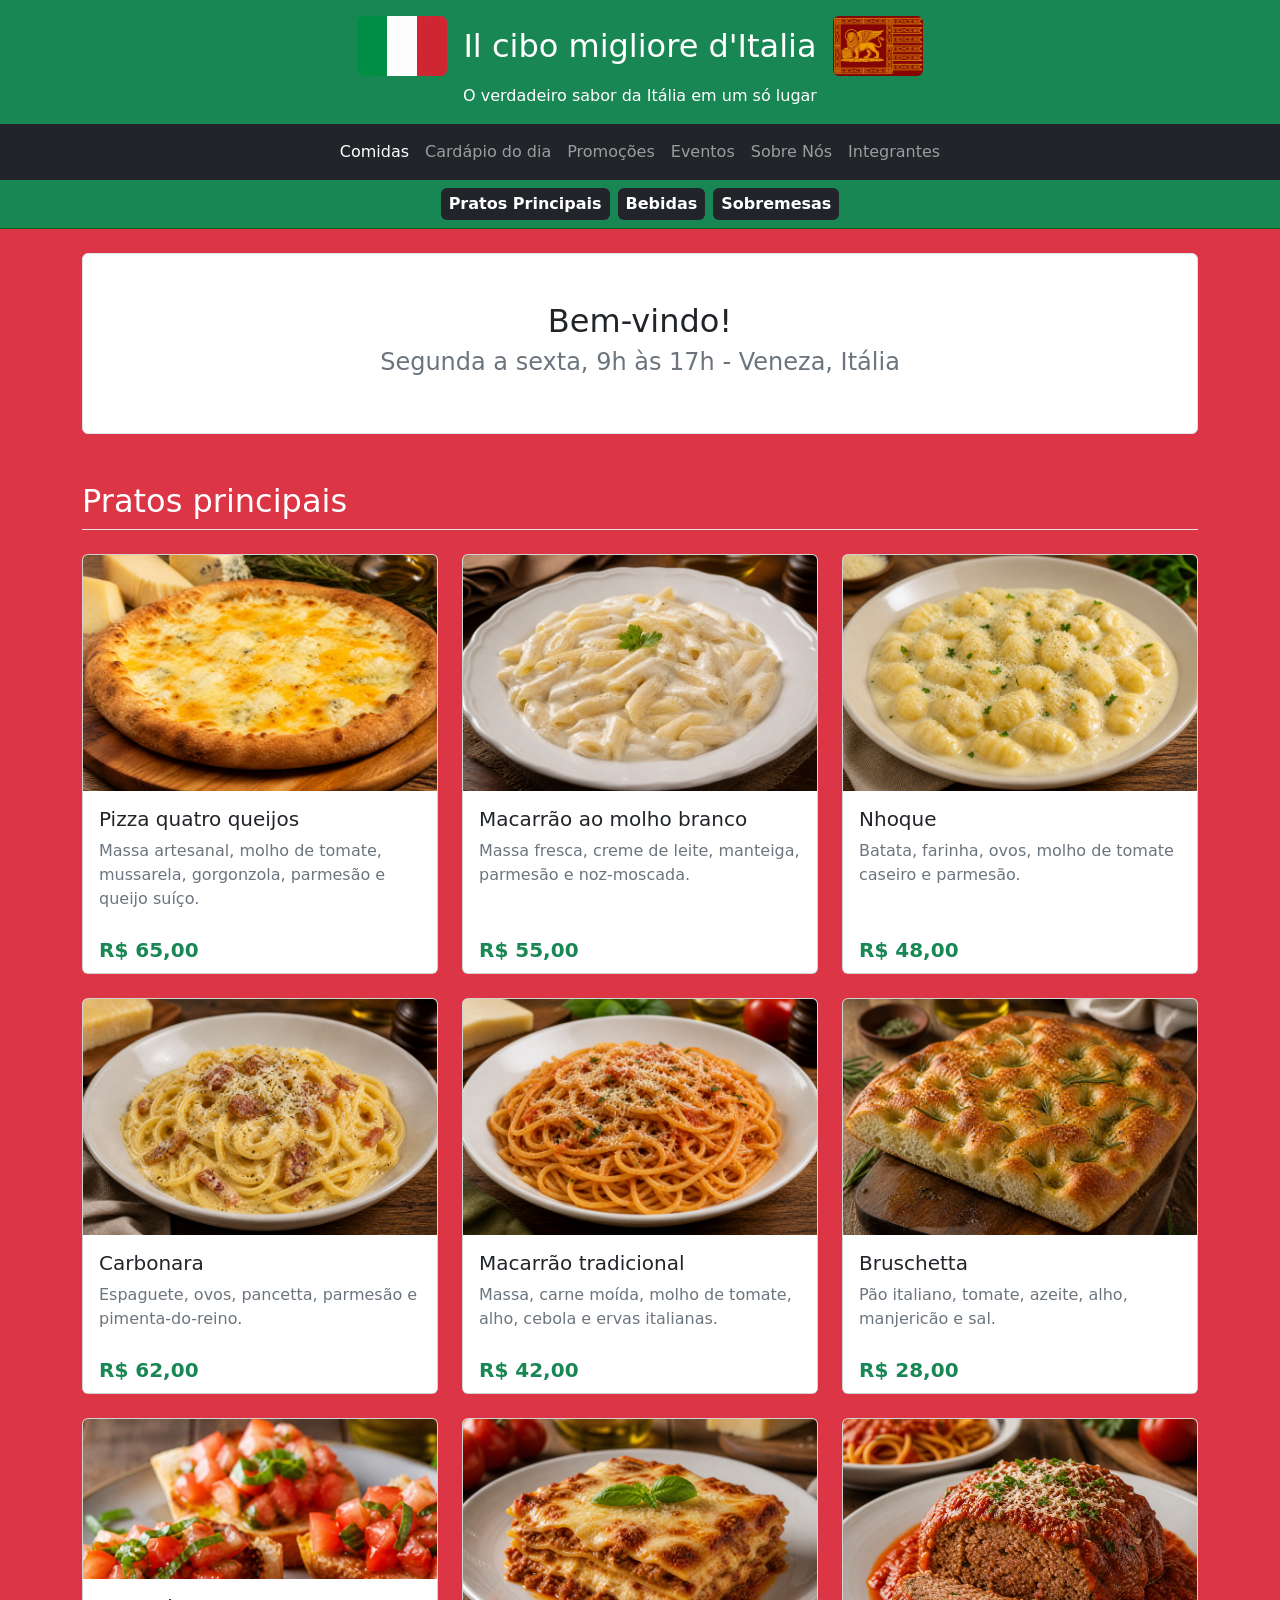
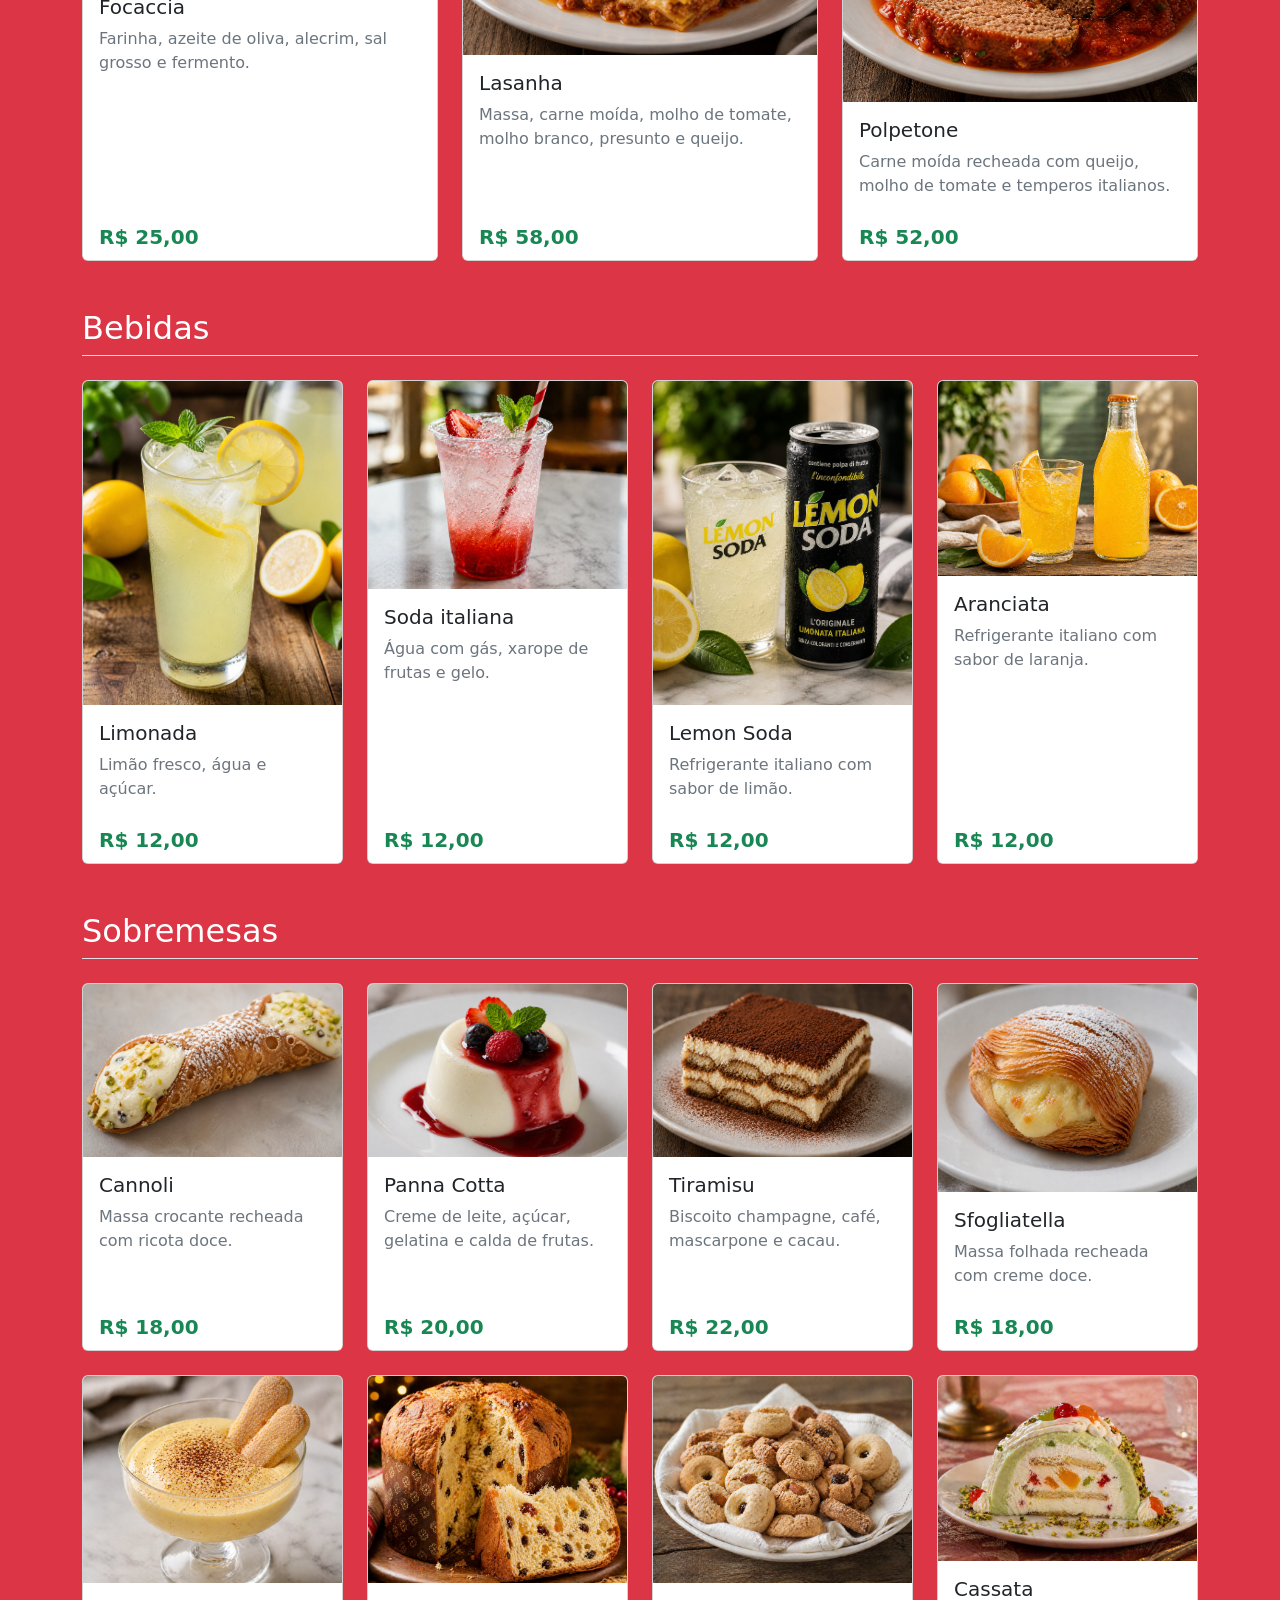
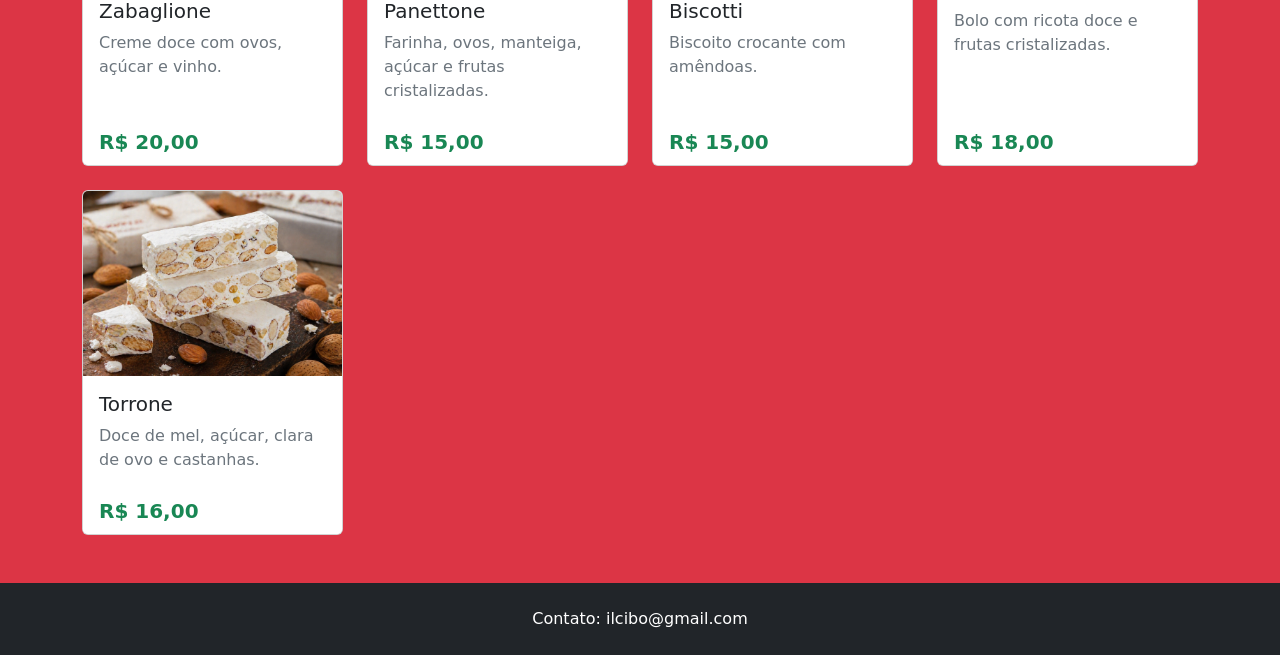
==== commit 07ccc069: "Repaginada geral para a apresentação" ====
--- a/index.html
+++ b/index.html
@@ -7,7 +7,7 @@
     <link href="https://cdn.jsdelivr.net/npm/bootstrap@5.3.3/dist/css/bootstrap.min.css" rel="stylesheet">
     <link rel="icon" href="Trabalho-TCC-1-ANO-main/Imagens/marketing.png">
 </head>
-<body class="bg-light">
+<body class="bg-danger">
 
 <header class="bg-success text-white text-center py-3"> 
   <div class="d-flex justify-content-center align-items-center gap-3">
@@ -18,19 +18,34 @@
   <p class="m-0 mt-2">O verdadeiro sabor da Itália em um só lugar</p> 
 </header>
 
-<nav class="navbar navbar-dark bg-dark">
-    <div class="container">
-        <ul class="navbar-nav flex-row flex-wrap justify-content-center w-100 column-gap-3">
-            <li class="nav-item"><a class="nav-link active" href="index.html">Comidas</a></li>
-            <li class="nav-item"><a class="nav-link" href="index2.html">Cardápio do dia</a></li>
-            <li class="nav-item"><a class="nav-link" href="index4.html">Promoções</a></li>
-            <li class="nav-item"><a class="nav-link" href="index5.html">Eventos</a></li>
-            <li class="nav-item"><a class="nav-link" href="index3.html">Sobre Nós</a></li>
+     <nav class="navbar navbar-dark bg-dark">
+      <div class="container">
+        <ul
+          class="navbar-nav flex-row flex-wrap justify-content-center w-100 column-gap-3"
+        >
+          <li class="nav-item">
+            <a class="nav-link active" href="index.html">Comidas</a>
+          </li>
+          <li class="nav-item">
+            <a class="nav-link" href="index2.html">Cardápio do dia</a>
+          </li>
+          <li class="nav-item">
+            <a class="nav-link" href="index4.html">Promoções</a>
+          </li>
+          <li class="nav-item">
+            <a class="nav-link" href="index5.html">Eventos</a>
+          </li>
+          <li class="nav-item">
+            <a class="nav-link" href="index3.html">Sobre Nós</a>
+          </li>
+           <li class="nav-item">
+            <a class="nav-link" href="index6.html">Integrantes</a>
+          </li>
         </ul>
-    </div>
-</nav>
-
-<div class="bg-secondary-subtle border-bottom py-2 sticky-top z-3">
+      </div>
+    </nav>
+
+<div class="bg-success border-bottom py-2 sticky-top z-3" style="border-color: #045f1c !important;">
     <div class="container">
         <ul class="nav justify-content-center gap-2 small">
             <li class="nav-item"><a class="badge text-bg-dark text-decoration-none p-2 fs-6" href="#comidas">Pratos Principais</a></li>
@@ -49,7 +64,7 @@
 
 <section class="conteudo">
 
-<h2 id="comidas" class="text-success border-bottom pb-2 mb-4">Pratos principais</h2>
+<h2 id="comidas" class="text-white border-bottom pb-2 mb-4">Pratos principais</h2>
 
 <section class="row row-cols-1 row-cols-sm-2 row-cols-lg-3 g-4 mb-5">
 
@@ -172,7 +187,7 @@
 
 </section>
 
-<h2 id="bebidas" class="text-success border-bottom pb-2 mb-4">Bebidas</h2>
+<h2 id="bebidas" class="text-white border-bottom pb-2 mb-4">Bebidas</h2>
 
 <section class="row row-cols-1 row-cols-sm-2 row-cols-lg-4 g-4 mb-5">
 
@@ -230,9 +245,11 @@
 
 </section>
 
-<h2 id="sobremesas" class="text-success border-bottom pb-2 mb-4">Sobremesas</h2>
-
-<section class="row row-cols-1 row-cols-sm-2 row-cols-lg-3 g-4 mb-5">
+
+<h2 id="sobremesas" class="text-white border-bottom pb-2 mb-4">Sobremesas</h2>
+
+
+<section class="row row-cols-1 row-cols-sm-2 row-cols-lg-4 g-4 mb-5">
 
   <div class="col">
     <div class="card h-100">
@@ -242,3 +259,127 @@
         <p class="card-text text-secondary">Massa crocante recheada com ricota doce.</p>
       </div>
       <div class="card-footer bg-white border-0">
+        <strong class="fs-5 text-success">R$ 18,00</strong>
+      </div>
+    </div>
+  </div>
+
+  <div class="col">
+    <div class="card h-100">
+      <img src="Imagens/ChatGPT Image 30 de abr. de 2026, 09_24_09.png" class="card-img-top" alt="Panna Cotta">
+      <div class="card-body">
+        <h3 class="h5 card-title">Panna Cotta</h3>
+        <p class="card-text text-secondary">Creme de leite, açúcar, gelatina e calda de frutas.</p>
+      </div>
+      <div class="card-footer bg-white border-0">
+        <strong class="fs-5 text-success">R$ 20,00</strong>
+      </div>
+    </div>
+  </div>
+
+
+  <div class="col">
+    <div class="card h-100">
+      <img src="Imagens/ChatGPT Image 30 de abr. de 2026, 09_25_41.png" class="card-img-top" alt="Tiramisu">
+      <div class="card-body">
+        <h3 class="h5 card-title">Tiramisu</h3>
+        <p class="card-text text-secondary">Biscoito champagne, café, mascarpone e cacau.</p>
+      </div>
+      <div class="card-footer bg-white border-0">
+        <strong class="fs-5 text-success">R$ 22,00</strong>
+      </div>
+    </div>
+  </div>
+
+  <div class="col">
+    <div class="card h-100">
+      <img src="Imagens/ChatGPT Image 30 de abr. de 2026, 10_07_05.png" class="card-img-top" alt="Sfogliatella">
+      <div class="card-body">
+        <h3 class="h5 card-title">Sfogliatella</h3>
+        <p class="card-text text-secondary">Massa folhada recheada com creme doce.</p>
+      </div>
+      <div class="card-footer bg-white border-0">
+        <strong class="fs-5 text-success">R$ 18,00</strong>
+      </div>
+    </div>
+  </div>
+
+  <div class="col">
+    <div class="card h-100">
+      <img src="Imagens/ChatGPT Image 30 de abr. de 2026, 10_09_55.png" class="card-img-top" alt="Zabaglione">
+      <div class="card-body">
+        <h3 class="h5 card-title">Zabaglione</h3>
+        <p class="card-text text-secondary">Creme doce com ovos, açúcar e vinho.</p>
+      </div>
+      <div class="card-footer bg-white border-0">
+        <strong class="fs-5 text-success">R$ 20,00</strong>
+      </div>
+    </div>
+  </div>
+
+  <div class="col">
+    <div class="card h-100">
+      <img src="Imagens/ChatGPT Image 30 de abr. de 2026, 10_11_12.png" class="card-img-top" alt="Panettone">
+      <div class="card-body">
+        <h3 class="h5 card-title">Panettone</h3>
+        <p class="card-text text-secondary">Farinha, ovos, manteiga, açúcar e frutas cristalizadas.</p>
+      </div>
+      <div class="card-footer bg-white border-0">
+        <strong class="fs-5 text-success">R$ 15,00</strong>
+      </div>
+    </div>
+  </div>
+
+  <div class="col">
+    <div class="card h-100">
+      <img src="Imagens/ChatGPT Image 30 de abr. de 2026, 10_13_02.png" class="card-img-top" alt="Biscotti">
+      <div class="card-body">
+        <h3 class="h5 card-title">Biscotti</h3>
+        <p class="card-text text-secondary">Biscoito crocante com amêndoas.</p>
+      </div>
+      <div class="card-footer bg-white border-0">
+        <strong class="fs-5 text-success">R$ 15,00</strong>
+      </div>
+    </div>
+  </div>
+
+
+  <div class="col">
+    <div class="card h-100">
+      <img src="Imagens/ChatGPT Image 30 de abr. de 2026, 10_20_56.png" class="card-img-top" alt="Cassata">
+      <div class="card-body">
+        <h3 class="h5 card-title">Cassata</h3>
+        <p class="card-text text-secondary">Bolo com ricota doce e frutas cristalizadas.</p>
+      </div>
+      <div class="card-footer bg-white border-0">
+        <strong class="fs-5 text-success">R$ 18,00</strong>
+      </div>
+    </div>
+  </div>
+
+
+  <div class="col">
+    <div class="card h-100">
+      <img src="Imagens/ChatGPT Image 30 de abr. de 2026, 10_22_56.png" class="card-img-top" alt="Torrone">
+      <div class="card-body">
+        <h3 class="h5 card-title">Torrone</h3>
+        <p class="card-text text-secondary">Doce de mel, açúcar, clara de ovo e castanhas.</p>
+      </div>
+      <div class="card-footer bg-white border-0">
+        <strong class="fs-5 text-success">R$ 16,00</strong>
+      </div>
+    </div>
+  </div>
+
+</section>
+
+</main>
+</div>
+
+
+<footer class="bg-dark text-white text-center py-4 mt-5">
+  <p class="m-0 fs-6">Contato: ilcibo@gmail.com</p>
+</footer>
+
+</body>
+</html>
